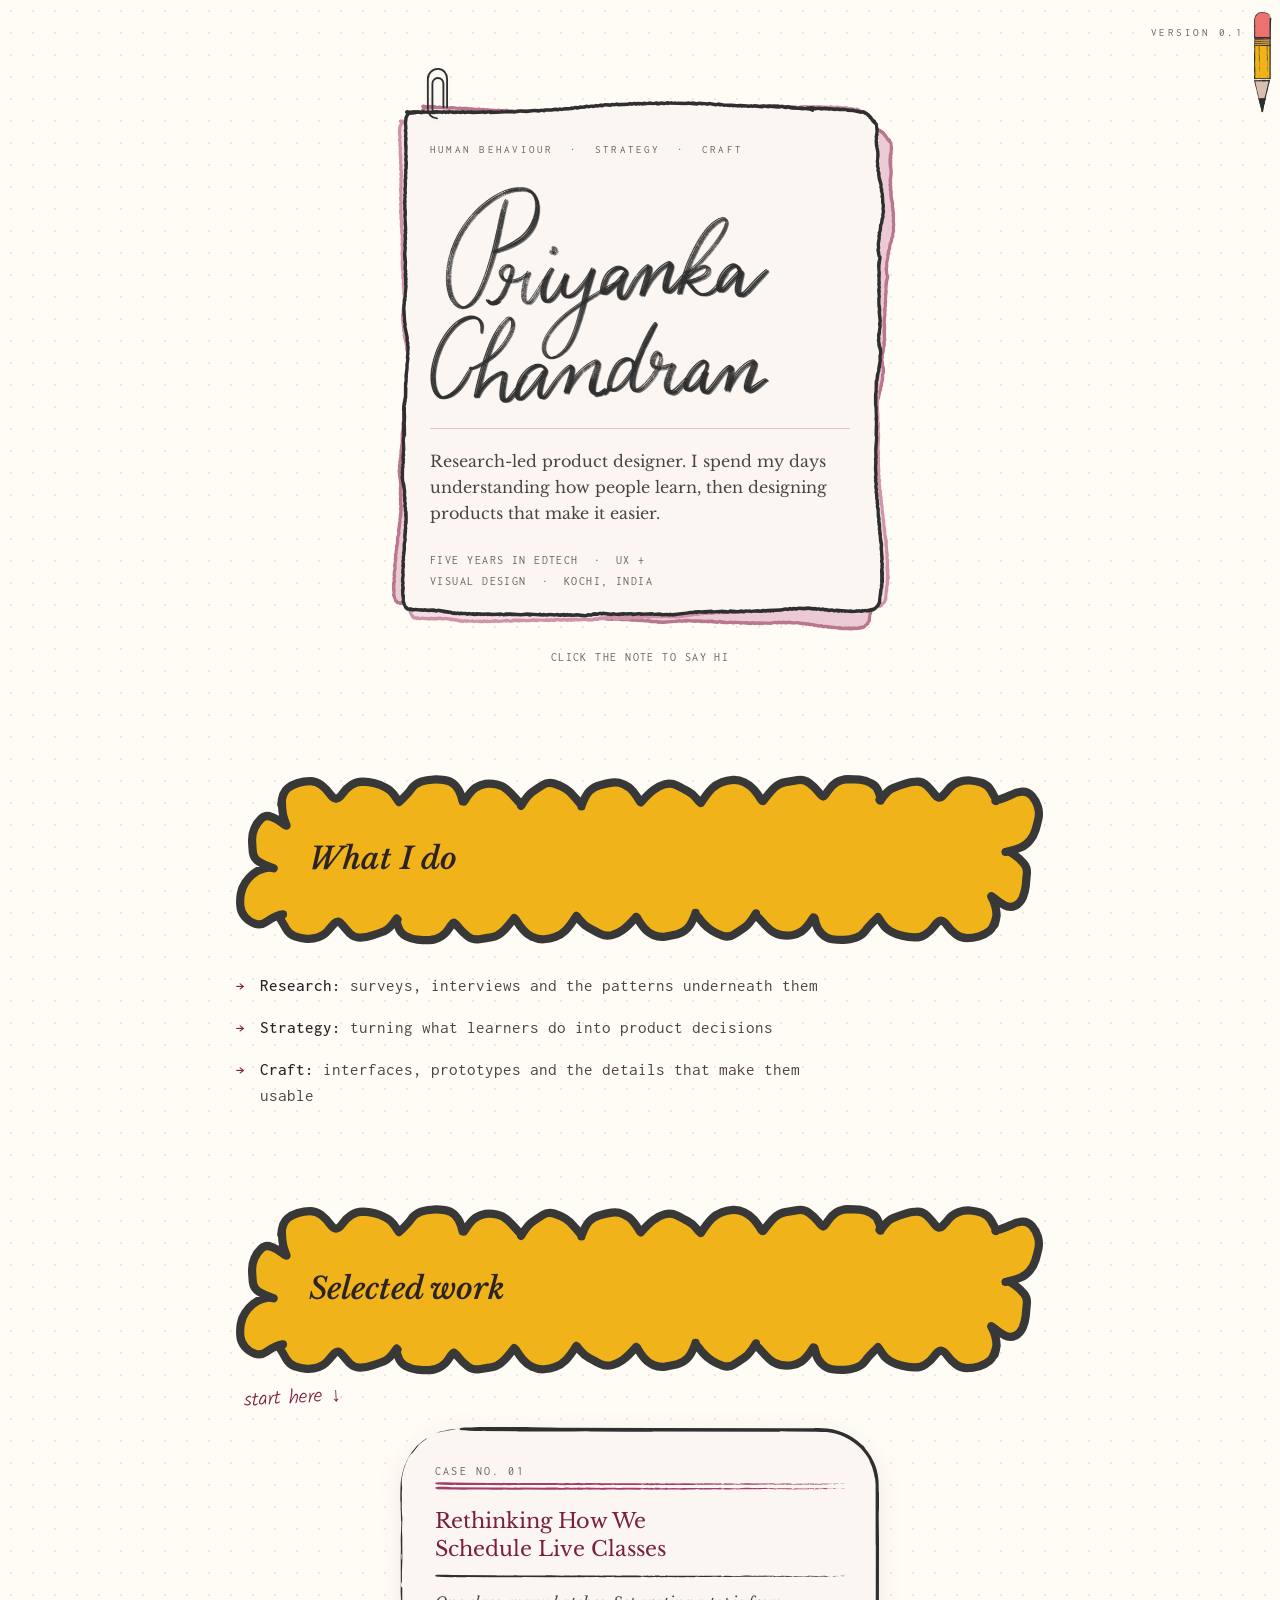
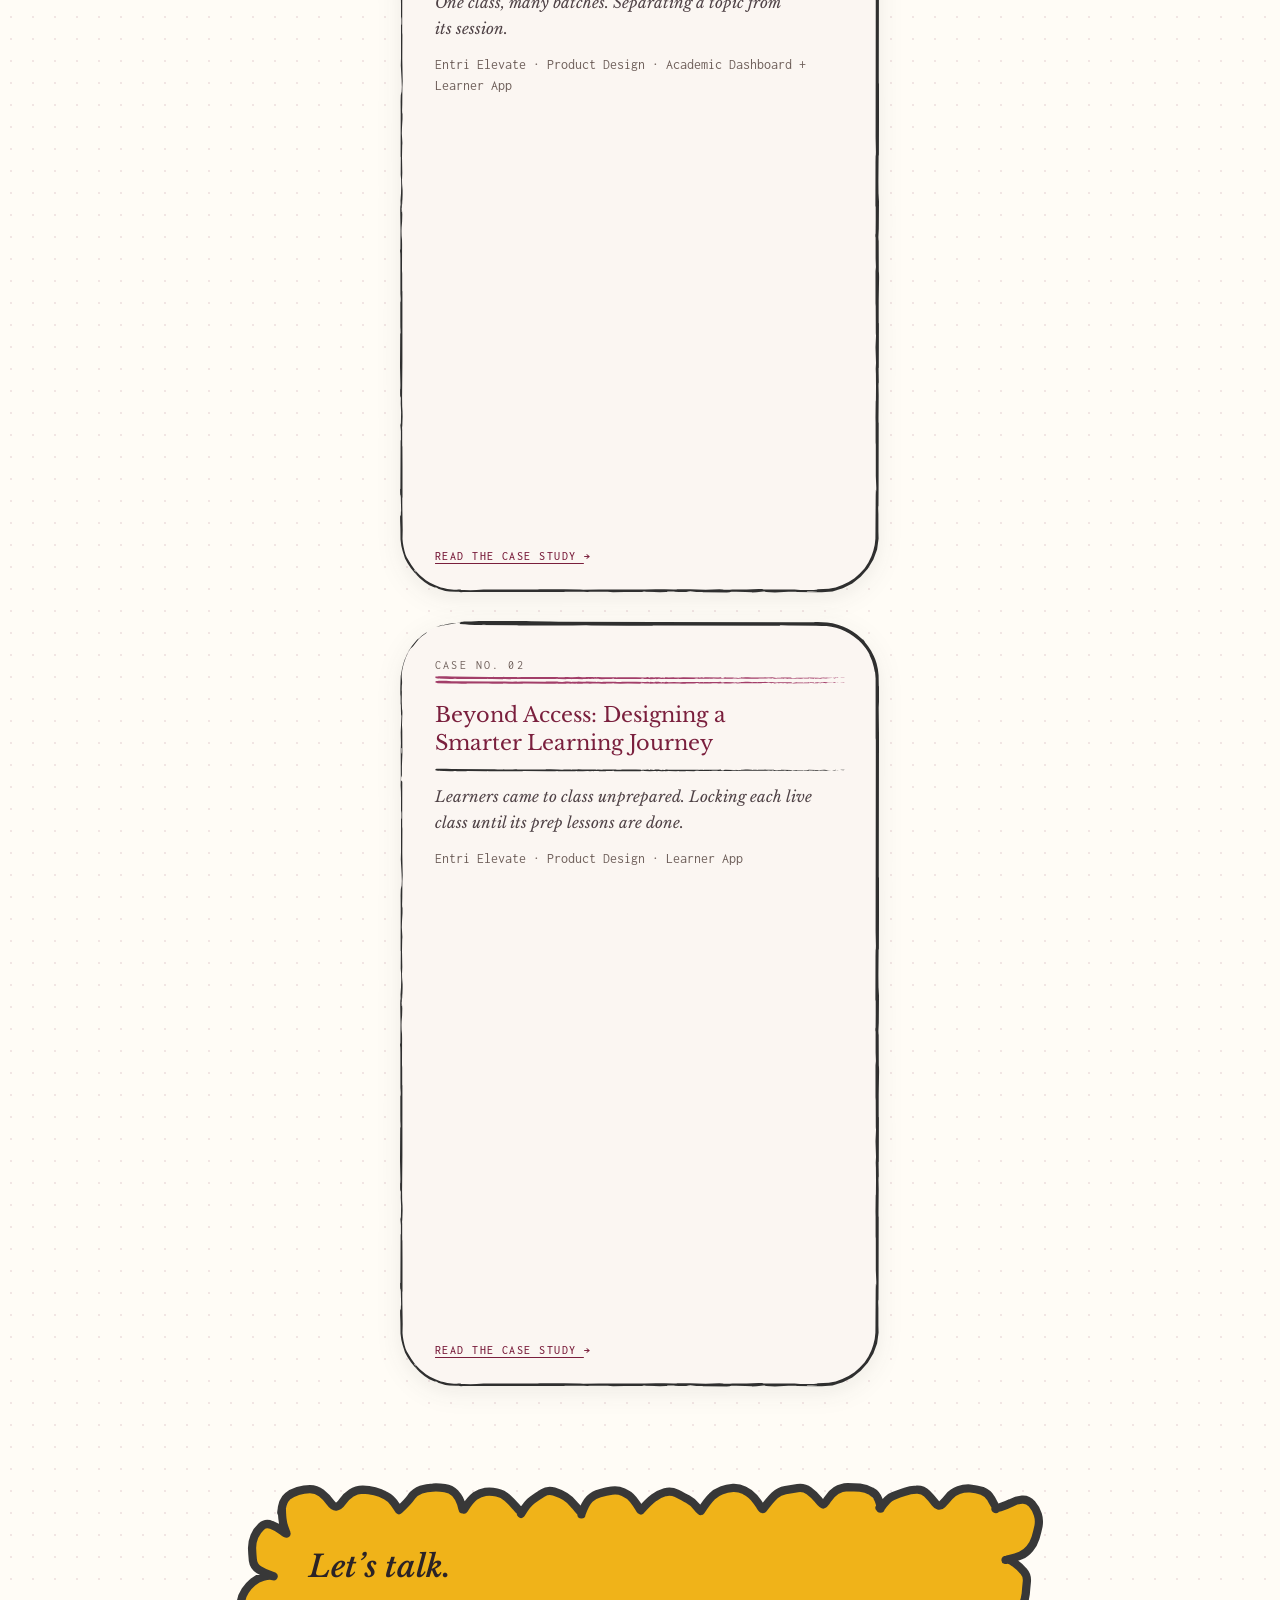
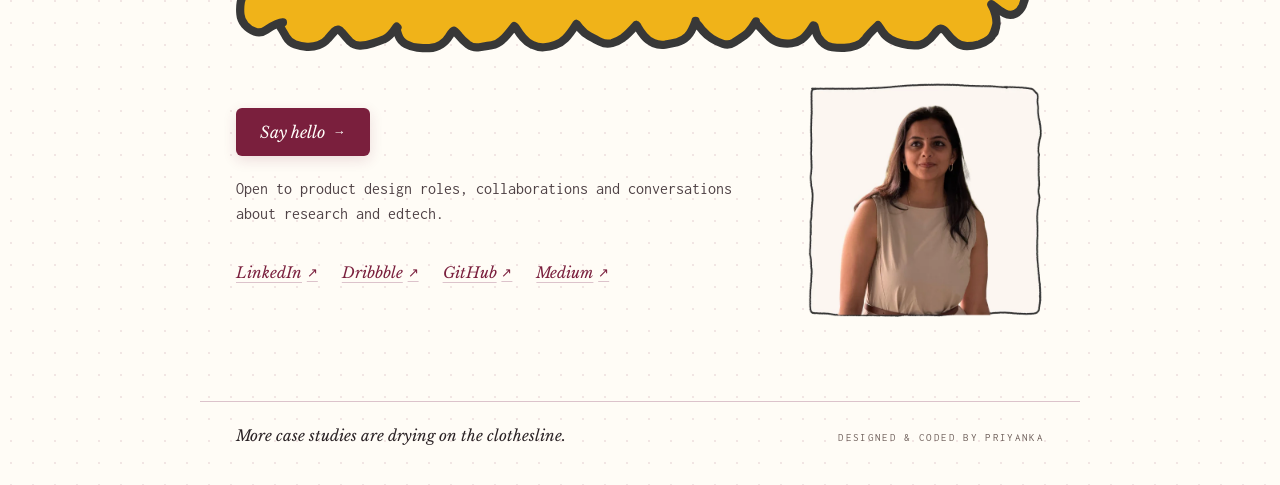
==== index.html @ fd73d92c "Paper clip colour to #2F2F2F via --clip Co-Authored-By: Claude Opus 5.5 <noreply@anthropic.com>" ====
<!DOCTYPE html>
<html lang="en">
<head>
  <meta charset="UTF-8" />
  <meta name="viewport" content="width=device-width, initial-scale=1.0" />
  <title>Priyanka Chandran — Pepper & Pixels</title>
  <meta name="description" content="Research-led product designer. I spend my days understanding how people learn, then designing products that make it easier." />
  <meta name="theme-color" content="#FFFCF6" />
  <meta name="color-scheme" content="light" />
  <meta property="og:title" content="Priyanka Chandran — Pepper & Pixels" />
  <meta property="og:description" content="Research-led product designer. Five years in EdTech. Kochi, India." />
  <meta property="og:url" content="https://pepperandpixels.com/" />
  <meta property="og:type" content="website" />
  <link rel="icon" type="image/png" href="favicon.png" />
  <link rel="apple-touch-icon" href="apple-touch-icon.png" />
  <link rel="preconnect" href="https://fonts.googleapis.com" />
  <link rel="preconnect" href="https://fonts.gstatic.com" crossorigin />
  <link href="https://fonts.googleapis.com/css2?family=Libre+Baskerville:ital,wght@0,400;0,700;1,400;1,600&family=Inconsolata:wght@400;500&display=swap" rel="stylesheet" />
  <style>
    *, *::before, *::after { margin: 0; padding: 0; box-sizing: border-box; }

    /* Palette is a placeholder: change colours here only */
    :root {
      --page-bg:      #FFFCF6;
      --dot:          rgba(122, 31, 61, 0.10);
      --card-bg:      #FFFDF9;
      --card-dot:     rgba(122, 31, 61, 0.07);
      --card-rule:    rgba(110, 130, 190, 0.16);
      --paper-2:      #F4DCE4;
      --paper-3:      #EBC9D5;
      --paper-2-line: #CF94A7;
      --paper-3-line: #B9778D;
      --ink:          #2B2326;
      --ink-mid:      #4F4246;
      --ink-faded:    #6E5F5A;
      --accent:       #7A1F3D;
      --accent-hover: #5E1630;
      --accent-tint:  #F6E9ED;
      --on-accent:    #FFFDF9;
      --highlight:    rgba(246, 233, 237, 0.9);
      --rule:         #DCC3CB;
      --clip:         #2F2F2F;
      --shadow:       rgba(43, 35, 38, 0.08);
      --shadow-hover: rgba(122, 31, 61, 0.14);
      --focus:        #7A1F3D;
      --cloud-fill:   #F0B319;
      --cloud-line:   #383838;
      --font-hand:    'Kalam', 'Segoe Print', 'Bradley Hand', cursive;
    }

    @font-face {
      font-family: 'Kalam';
      font-weight: 300;
      font-display: swap;
      src: url('assets/kalam-300.woff2') format('woff2');
    }

    body {
      background-color: var(--page-bg);
      background-image: radial-gradient(circle, var(--dot) 1.2px, transparent 1.2px);
      background-size: 22px 22px;
      font-family: 'Inconsolata', monospace;
      color: var(--ink);
      -webkit-font-smoothing: antialiased;
      -moz-osx-font-smoothing: grayscale;
    }

    /* Pencil cursor (test): hotspot is the tip, top-left */
    @media (hover: hover) and (pointer: fine) {
      html {
        cursor: url('assets/cursor-pencil.png') 2 2, auto;
        cursor: -webkit-image-set(url('assets/cursor-pencil.png') 1x, url('assets/cursor-pencil@2x.png') 2x) 2 2, auto;
        cursor: image-set(url('assets/cursor-pencil.png') 1x, url('assets/cursor-pencil@2x.png') 2x) 2 2, auto;
      }
      a, button { cursor: pointer; }
    }

    h1, h2, h3 { text-wrap: balance; font-weight: 400; }
    p { text-wrap: pretty; }
    .eyebrow, .meta-row { text-wrap: balance; }

    a:focus-visible {
      outline: 3px solid var(--focus);
      outline-offset: 4px;
      border-radius: 4px;
    }

    /* ── Top bar ── */
    .topbar {
      display: flex;
      justify-content: flex-end;
      align-items: baseline;
      padding: 1.6rem 2.25rem;
    }

    .version-label {
      font-size: 0.7rem;
      letter-spacing: 0.22em;
      text-transform: uppercase;
      color: var(--ink-faded);
    }

    /* ── Hero ── */
    .stage {
      display: flex;
      flex-direction: column;
      align-items: center;
      padding: 2rem 2rem 4rem;
    }

    .stack {
      position: relative;
      width: 100%;
      max-width: 500px;
      opacity: 0;
      transform: translateY(14px);
      animation: riseIn 0.8s cubic-bezier(0.16, 1, 0.3, 1) 0.15s forwards,
                 float 5s ease-in-out 1.6s infinite;
    }

    /* pink copies of the hand-drawn note: fill via mask, outline via ::after */
    .paper-back {
      position: absolute;
      inset: 0;
      transition: transform 0.4s ease;
      -webkit-mask: url('assets/sticky-note.svg') center / 100% 100% no-repeat;
              mask: url('assets/sticky-note.svg') center / 100% 100% no-repeat;
    }

    .paper-back::after {
      content: '';
      position: absolute;
      inset: 0;
      background: var(--line);
      -webkit-mask: url('assets/note-outline.svg') center / 100% 100% no-repeat;
              mask: url('assets/note-outline.svg') center / 100% 100% no-repeat;
    }

    .paper-back-2 {
      --line: var(--paper-3-line);
      background: var(--paper-3);
      transform: rotate(3deg) translateY(6px) translateX(3px);
    }

    .paper-back-1 {
      --line: var(--paper-2-line);
      background: var(--paper-2);
      transform: rotate(-1.5deg) translateY(3px);
    }

    .stack:hover .paper-back-2 { transform: rotate(5deg) translateY(10px) translateX(5px); }
    .stack:hover .paper-back-1 { transform: rotate(-2.5deg) translateY(5px); }

    /* ── Flip: the note turns over to show "hi" ── */
    .stack { perspective: 1200px; cursor: pointer; }

    .flip {
      display: grid;
      transform-style: preserve-3d;
      transition: transform 0.7s cubic-bezier(0.3, 1.3, 0.5, 1);
    }

    .stack.is-flipped .flip { transform: rotateY(180deg); }

    @media (hover: hover) and (pointer: fine) {
      .stack:not(.is-flipped):hover .flip { transform: rotateY(-8deg) rotateX(2deg); }
    }

    .face {
      grid-area: 1 / 1;
      position: relative;
      /* hand-drawn note outline, stretched to fit */
      background: url('assets/sticky-note.svg') center / 100% 100% no-repeat;
      padding: 3rem 2.5rem 2.25rem;
      backface-visibility: hidden;
      -webkit-backface-visibility: hidden;
    }

    .face-back {
      transform: rotateY(180deg);
      display: flex;
      align-items: center;
      justify-content: center;
    }

    .face-back img {
      width: 100%;
      max-width: 340px;
      height: auto;
    }

    .flip-btn {
      position: absolute;
      right: 0.5rem;
      bottom: 0.5rem;
      z-index: 2;
      width: 44px;
      height: 44px;
      display: grid;
      place-items: center;
      border: 0;
      border-radius: 50%;
      background: transparent;
      color: var(--ink-faded);
      font-size: 1.15rem;
      cursor: pointer;
      transition: color 0.2s ease, transform 0.3s ease;
    }

    /* invisible unless reached by keyboard */
    .flip-btn:not(:focus-visible) {
      opacity: 0;
      pointer-events: none;
    }

    .flip-btn:focus-visible {
      outline: 3px solid var(--focus);
      outline-offset: 2px;
    }

    .flip-hint {
      margin-top: 1.5rem;
      text-align: center;
      font-size: 0.75rem;
      letter-spacing: 0.12em;
      text-transform: uppercase;
      color: var(--ink-faded);
    }

    .flip-hint .on-desktop { display: none; }
    @media (hover: hover) and (pointer: fine) {
      .flip-hint .on-touch { display: none; }
      .flip-hint .on-desktop { display: inline; }
    }

    .clip-wrap {
      position: absolute;
      z-index: 3;
      top: -28px;
      left: 2.25rem;
      transform-origin: top center;
      animation: swayIn 0.7s cubic-bezier(0.36, 0.07, 0.19, 0.97) 1.1s both;
    }

    .clip-wrap svg {
      width: 22px;
      stroke: var(--clip);
      filter: drop-shadow(0 1px 2px var(--shadow));
      transition: transform 0.3s ease;
    }

    .clip-wrap:hover svg { transform: rotate(12deg); }

    .eyebrow {
      font-size: 0.7rem;
      letter-spacing: 0.2em;
      text-transform: uppercase;
      color: var(--ink-faded);
      margin-bottom: 2rem;
      opacity: 0;
      animation: fadeUp 0.5s ease 0.6s forwards;
    }

    /* handwritten name artwork */
    .name {
      margin-bottom: 1.5rem;
      opacity: 0;
      animation: fadeUp 0.65s ease 0.7s forwards;
    }

    .name img {
      display: block;
      width: 100%;
      max-width: 340px;
      height: auto;
    }

    .divider {
      height: 1px;
      background: var(--rule);
      margin-bottom: 1.25rem;
      opacity: 0;
      width: 0;
      animation: expandW 0.6s ease 0.85s forwards;
    }

    .positioning {
      font-family: 'Libre Baskerville', serif;
      font-size: 1rem;
      color: var(--ink-mid);
      line-height: 1.6;
      margin-bottom: 1.5rem;
      opacity: 0;
      animation: fadeUp 0.5s ease 0.88s forwards;
    }

    .meta-row {
      font-size: 0.75rem;
      letter-spacing: 0.12em;
      line-height: 1.7;
      text-transform: uppercase;
      color: var(--ink-faded);
      opacity: 0;
      animation: fadeUp 0.5s ease 1.05s forwards;
    }

    /* ── Sections ── */
    .section {
      max-width: 880px;
      margin: 0 auto;
      padding: 3rem 2.25rem;
    }

    /* headings sit in a hand-drawn cloud: fill + outline via masks */
    .cloud {
      position: relative;
      isolation: isolate;
      display: flex;
      align-items: center;
      width: 100%;
      aspect-ratio: 589 / 124;
      padding: 0 1rem 0.1em max(1.85rem, 9%);
      margin-bottom: 1.75rem;
      font-family: 'Libre Baskerville', serif;
      font-style: italic;
      font-weight: 600;
      font-size: clamp(1.2rem, 3.7vw, 1.9rem);
      line-height: 1.1;
      color: var(--ink);
    }

    .cloud::before,
    .cloud::after {
      content: '';
      position: absolute;
      inset: 0;
      z-index: -1;
    }

    .cloud::before {
      background: var(--cloud-fill);
      -webkit-mask: url('assets/cloud-fill.svg') 0 0 / 100% 100% no-repeat;
              mask: url('assets/cloud-fill.svg') 0 0 / 100% 100% no-repeat;
    }

    .cloud::after {
      background: var(--cloud-line);
      -webkit-mask: url('assets/cloud-line.svg') 0 0 / 100% 100% no-repeat;
              mask: url('assets/cloud-line.svg') 0 0 / 100% 100% no-repeat;
    }

    /* pops up on first scroll into view; class is added by site.js, so no JS = visible */
    .cloud.will-pop {
      opacity: 0;
      transform: translateY(14px) scale(0.96);
      transition: opacity 0.45s ease-out, transform 0.45s ease-out;
    }

    .cloud.will-pop.is-in { opacity: 1; transform: none; }

    .hand-note {
      font-family: var(--font-hand);
      font-size: 1.25rem;
      line-height: 1;
      color: var(--accent);
      margin: -0.75rem 0 1rem 0.5rem;
      transform: rotate(-3deg);
      transform-origin: left center;
    }

    .do-list { list-style: none; display: grid; gap: 1rem; max-width: 600px; }

    .do-list li {
      font-size: 1.05rem;
      line-height: 1.55;
      color: var(--ink-mid);
      padding-left: 1.5rem;
      position: relative;
    }

    .do-list li::before {
      content: '→';
      position: absolute;
      left: 0;
      color: var(--accent);
    }

    .do-list strong { color: var(--ink); font-weight: 500; }

    /* ── Contact ── */
    .btn {
      display: inline-flex;
      align-items: center;
      gap: 0.5rem;
      min-height: 48px;
      padding: 0 1.5rem;
      border-radius: 6px;
      background: var(--accent);
      color: var(--on-accent);
      font-family: 'Libre Baskerville', serif;
      font-style: italic;
      font-size: 1rem;
      text-decoration: none;
      box-shadow: 0 4px 14px var(--shadow-hover);
      transition: background-color 0.2s ease, transform 0.2s ease;
    }

    .btn:hover { background: var(--accent-hover); transform: translateY(-1px); }
    .btn .arrow { transition: transform 0.2s ease; }
    .btn:hover .arrow { transform: translateX(3px); }

    .talk-note {
      font-size: 1rem;
      line-height: 1.6;
      color: var(--ink-mid);
      margin: 1.25rem 0 1.5rem;
      max-width: 34rem;
    }

    /* hand-framed portrait: sits straight with no shadow, like the name note */
    .talk { display: grid; gap: 1.75rem; }

    .talk-photo {
      width: min(240px, 70%);
      height: auto;
    }

    @media (min-width: 720px) {
      .talk {
        grid-template-columns: minmax(0, 1fr) 240px;
        align-items: center;
        gap: 2.5rem;
      }
      .talk-photo { grid-column: 2; grid-row: 1; width: 100%; }
    }

    .links { display: flex; flex-wrap: wrap; gap: 0 1.5rem; }

    .link {
      font-family: 'Libre Baskerville', serif;
      font-style: italic;
      font-size: 0.95rem;
      color: var(--accent);
      min-height: 44px;
      display: inline-flex;
      align-items: center;
      gap: 0.3rem;
      text-decoration: underline;
      text-decoration-color: var(--rule);
      text-underline-offset: 4px;
      transition: color 0.2s, text-decoration-color 0.2s;
    }

    .link:hover { color: var(--accent-hover); text-decoration-color: currentColor; }
    .link:hover .arrow { transform: translate(2px, -2px); }

    .arrow {
      font-style: normal;
      font-size: 0.8rem;
      display: inline-block;
      transition: transform 0.2s;
    }

    /* ── Footer ── */
    .footer {
      max-width: 880px;
      margin: 2rem auto 0;
      padding: 1.5rem 2.25rem 2.5rem;
      display: flex;
      flex-wrap: wrap;
      justify-content: space-between;
      align-items: baseline;
      gap: 0.5rem 1.5rem;
      border-top: 1px solid var(--rule);
    }

    .footer-text {
      font-family: 'Libre Baskerville', serif;
      font-style: italic;
      font-size: 0.95rem;
    }

    .footer-sub {
      font-size: 0.7rem;
      letter-spacing: 0.12em;
      text-transform: uppercase;
      color: var(--ink-faded);
    }

    /* ── Heart cursor ── */
    .heart {
      position: fixed;
      top: 0; left: 0;
      font-size: 18px;
      line-height: 1;
      color: var(--accent);
      pointer-events: none;
      user-select: none;
      z-index: 9999;
      opacity: 0;
      transition: opacity 0.3s ease;
    }

    /* ── Tap doodle: pencil draws a tiny heart where you tap or click ── */
    .tap-doodle {
      position: fixed;
      width: 24px;
      height: 24px;
      margin: -12px 0 0 -12px;
      pointer-events: none;
      z-index: 9999;
      animation: doodleOut 0.25s ease 0.75s forwards;
    }

    .tap-doodle svg {
      width: 100%;
      height: 100%;
      overflow: visible;
      fill: none;
      stroke: var(--accent);
      stroke-width: 2;
      stroke-linecap: round;
      stroke-linejoin: round;
      stroke-dasharray: 1;
      stroke-dashoffset: 1;
      animation: doodleDraw 0.6s ease-out forwards;
    }

    .tap-doodle img {
      position: absolute;
      left: 10px;
      top: 19px;
      width: 32px;
      height: 32px;
      animation: doodlePencil 0.6s ease-in-out forwards;
    }

    .tap-doodle.is-mouse img { display: none; }

    @keyframes doodleDraw { to { stroke-dashoffset: 0; } }
    @keyframes doodlePencil {
      0%   { transform: translate(0, 0) scale(0.6); opacity: 0; }
      15%  { transform: translate(-7px, -8px) scale(1); opacity: 1; }
      40%  { transform: translate(-8px, -15px); }
      55%  { transform: translate(0, -12px); }
      75%  { transform: translate(8px, -15px); }
      100% { transform: translate(0, 0); }
    }
    @keyframes doodleOut { to { opacity: 0; transform: translateY(-4px); } }

    /* ── Keyframes ── */
    @keyframes riseIn { to { opacity: 1; transform: translateY(0); } }
    @keyframes fadeUp {
      from { opacity: 0; transform: translateY(6px); }
      to   { opacity: 1; transform: translateY(0); }
    }
    @keyframes expandW {
      from { opacity: 0; width: 0; }
      to   { opacity: 1; width: 100%; }
    }
    @keyframes float {
      0%, 100% { transform: translateY(0); }
      50%      { transform: translateY(-5px); }
    }
    @keyframes swayIn {
      0%   { transform: rotate(0deg); }
      25%  { transform: rotate(-18deg); }
      60%  { transform: rotate(8deg); }
      80%  { transform: rotate(-4deg); }
      100% { transform: rotate(0deg); }
    }

    /* ── Mobile ── */
    @media (max-width: 480px) {
      .topbar  { padding: 1.2rem 1.5rem; }
      .stage   { padding: 1.75rem 1.5rem 3rem; }
      .face    { padding: calc(16px + 5%) calc(16px + 4%); }  /* 16px clear of the drawn border */
      .section { padding: 2.5rem 1.5rem; }
      .footer  { padding: 1.5rem 1.5rem 2rem; }
    }
  </style>
  <link rel="stylesheet" href="assets/library-cards.css" />
  <link rel="stylesheet" href="assets/pencil.css" />
  <style>
    /* ── Reduced motion: everything off ── */
    @media (prefers-reduced-motion: reduce) {
      *, *::before, *::after {
        animation: none !important;
        transition: none !important;
        scroll-behavior: auto !important;
      }
      .stack, .eyebrow, .name, .divider, .positioning, .meta-row, .clip-wrap {
        opacity: 1; transform: none; width: 100%;
      }
      .clip-wrap { width: auto; }
    }
  </style>
</head>
<body>

  <header class="topbar">
    <span class="version-label">Version 0.1</span>
  </header>

  <main>
    <section class="stage" aria-label="Introduction">
      <div class="stack" id="stack">
        <div class="paper-back paper-back-2" aria-hidden="true"></div>
        <div class="paper-back paper-back-1" aria-hidden="true"></div>

        <div class="clip-wrap" aria-hidden="true">
          <svg viewBox="0 0 24 58" fill="none" xmlns="http://www.w3.org/2000/svg">
            <path d="M12 56C6.5 56 2 51.5 2 46V13C2 7 7 2 13 2C19 2 23 7 23 13V44" stroke-width="2" stroke-linecap="round"/>
            <path d="M12 50C8.7 50 7 47.5 7 46V18C7 14.7 9.7 12 13 12C16.3 12 19 14.7 19 18V44" stroke-width="2" stroke-linecap="round"/>
          </svg>
        </div>

        <div class="flip">
          <div class="face face-front">
            <p class="eyebrow">Human Behaviour &nbsp;·&nbsp; Strategy &nbsp;·&nbsp; Craft</p>

            <h1 class="name">
              <img src="assets/name.webp" width="640" height="409" alt="Priyanka Chandran" fetchpriority="high" />
            </h1>

            <div class="divider" aria-hidden="true"></div>

            <p class="positioning">Research-led product designer. I spend my days understanding how people learn, then designing products that make it easier.</p>

            <p class="meta-row">Five years in EdTech &nbsp;·&nbsp; UX + Visual Design &nbsp;·&nbsp; Kochi, India</p>
          </div>

          <div class="face face-back" aria-hidden="true" inert>
            <img src="assets/hi.webp" width="700" height="549" alt="Hi, handwritten, with a heart and flourishes" />
          </div>
        </div>

        <button class="flip-btn" type="button" aria-pressed="false" aria-label="Flip the note">
          <span aria-hidden="true">↻</span>
        </button>
      </div>

      <p class="flip-hint" aria-hidden="true">
        <span class="on-touch">Tap the note to say hi</span>
        <span class="on-desktop">Click the note to say hi</span>
      </p>
    </section>

    <section class="section" aria-labelledby="do-heading">
      <h2 class="cloud" id="do-heading">What I do</h2>
      <ul class="do-list">
        <li><strong>Research:</strong> surveys, interviews and the patterns underneath them</li>
        <li><strong>Strategy:</strong> turning what learners do into product decisions</li>
        <li><strong>Craft:</strong> interfaces, prototypes and the details that make them usable</li>
      </ul>
    </section>

    <section class="section" aria-labelledby="work-heading">
      <h2 class="cloud" id="work-heading">Selected work</h2>
      <p class="hand-note" aria-hidden="true">start here ↓</p>
      <ul class="shelf">
        <li class="shelf-item" data-tilt>
          <a class="lib-card" href="/live-classes/">
            <div class="lib-top">
              <span class="lib-no">Case no. 01</span>
            </div>
            <h3 class="lib-title">Rethinking How We Schedule Live Classes</h3>
            <p class="lib-summary">One class, many batches. Separating a topic from its session.</p>
            <p class="lib-tags">Entri Elevate · Product Design · Academic Dashboard + Learner App</p>
            <span class="lib-cta">Read the case study <span aria-hidden="true">→</span></span>
          </a>
        </li>

        <li class="shelf-item" data-tilt>
          <a class="lib-card" href="/beyond-access/">
            <div class="lib-top">
              <span class="lib-no">Case no. 02</span>
            </div>
            <h3 class="lib-title">Beyond Access: Designing a Smarter Learning Journey</h3>
            <p class="lib-summary">Learners came to class unprepared. Locking each live class until its prep lessons are done.</p>
            <p class="lib-tags">Entri Elevate · Product Design · Learner App</p>
            <span class="lib-cta">Read the case study <span aria-hidden="true">→</span></span>
          </a>
        </li>
      </ul>
    </section>

    <section class="section" aria-labelledby="talk-heading">
      <h2 class="cloud" id="talk-heading">Let’s talk.</h2>
      <div class="talk">
        <img class="talk-photo" src="assets/portrait.webp" width="600" height="600" alt="Priyanka, smiling, in a sleeveless beige top" loading="lazy" decoding="async" />
        <div>
          <a class="btn" href="mailto:priyankattru@gmail.com?subject=Hello%20from%20pepperandpixels.com">Say hello <span class="arrow" aria-hidden="true">→</span></a>
          <p class="talk-note">Open to product design roles, collaborations and conversations about research and edtech.</p>
          <div class="links">
            <a href="https://www.linkedin.com/in/priyanka-chandran/" class="link" target="_blank" rel="noopener">LinkedIn <span class="arrow" aria-hidden="true">↗</span></a>
            <a href="https://dribbble.com/Priyanka_96" class="link" target="_blank" rel="noopener">Dribbble <span class="arrow" aria-hidden="true">↗</span></a>
            <a href="https://github.com/priyankattru-droid" class="link" target="_blank" rel="noopener">GitHub <span class="arrow" aria-hidden="true">↗</span></a>
            <a href="https://medium.com/@priyankattru" class="link" target="_blank" rel="noopener">Medium <span class="arrow" aria-hidden="true">↗</span></a>
          </div>
        </div>
      </div>
    </section>
  </main>

  <footer class="footer">
    <p class="footer-text">More case studies are drying on the clothesline.</p>
    <p class="footer-sub">Designed &amp; coded by Priyanka</p>
  </footer>

  <div class="pencil" aria-hidden="true">
    <svg class="pencil-defs" width="0" height="0" focusable="false">
      <defs>
        <g id="pencil-body-art"><path class="pc-body" d="M0.19 0.5L8.19 0.5L8.19 213.5L0.19 213.5Z"/><path class="pc-ink" d="M8.69 0.5L8.56 10.11L8.44 53.21L8.5 55.65L8.42 59.87L8.47 66.93L8.41 67.48L8.39 76.03L8.44 79.38L8.36 81.92L8.44 116.6L8.41 125.02L8.31 129.82L8.41 135.37L8.32 139.79L8.45 146.85L8.37 152.12L8.39 166.01L8.33 166.78L8.36 183.24L8.34 187.98L8.27 188.89L8.37 194.57L8.34 213.65L2.5 213.56L0.02 213.67L0.03 212.26L0.18 210.94L0.01 209.02L0.15 206.03L0.02 204.77L0.03 200.77L0.23 198.22L0.09 197.59L0.19 194.75L0.06 194.03L0.04 193.34L0.14 190.18L0.06 185.07L0.12 183.9L0.08 180.4L0.15 177.67L0.07 174.76L0.06 158.13L0.2 157.35L0.14 157.27L0.05 154.99L0.21 152.4L0.19 152.34L0.11 152.46L0.09 152.37L0.06 150.55L0.12 136.73L0.05 134.16L0.1 133.77L0.2 133.76L0.26 132.77L0.2 130.52L0.05 129.62L0.22 119.22L0.08 117.38L0.14 117.44L0.18 117.33L0.21 117.06L0.26 115.2L0.19 112.67L0.08 112.29L0.05 111.71L0.1 110.12L0.04 105.17L0.08 101.08L0.16 100.22L0.09 98.84L0.09 96L0.16 94.64L0.04 86.24L0.1 85.78L0.13 82.1L0.08 78.58L0.26 74.73L0.15 69.22L0.16 58.94L0.21 57.97L0.36 57.37L0.38 56.8L0.2 53.16L0.23 42.36L0.15 39.42L0.19 29.54L0.31 26.94L0.22 26.39L0.09 22.4L0.23 17.17L0.14 10.25L0.24 9.6L0.17 7.67L0.2 7.54L0.25 7.56L0.29 7.89L0.29 10.04L0.4 11.39L0.4 12.21L0.25 13.09L0.32 16.43L0.34 19.06L0.45 20.63L0.38 23.89L0.51 26.18L0.42 28.76L0.51 33.65L0.42 37.45L0.37 37.85L0.28 37.85L0.24 38.51L0.49 38.73L0.46 46.87L0.57 55.56L0.45 60.95L0.54 62.16L0.4 64.97L0.52 66.77L0.43 73.47L0.55 76.17L0.47 77.85L0.42 77.04L0.32 78.88L0.36 79.17L0.39 79.09L0.4 78.32L0.48 79.61L0.34 82.44L0.46 85.19L0.43 89.74L0.52 93.54L0.46 113.42L0.55 115.61L0.49 118.02L0.46 117.59L0.44 117.92L0.53 122.9L0.49 131.43L0.58 136.33L0.46 142.44L0.55 144.34L0.54 156.92L0.6 157.84L0.49 158.59L0.45 160.28L0.61 162.75L0.64 172.06L0.62 178.8L0.55 179.86L0.65 193.52L0.57 195.28L0.63 198.36L0.55 200.76L0.65 203.14L0.54 204.68L0.69 210.09L0.61 213.08L5.97 213.19L7.06 213.16L7.74 213.05L7.73 190.3L7.78 186.34L7.8 185.5L7.83 185.32L7.88 185.65L7.9 185.07L7.8 182.91L7.72 172.44L7.83 166.8L7.77 163.42L7.84 162.66L7.74 159.4L7.84 157.43L7.73 151.83L7.74 146.02L7.8 145.11L7.7 139.6L7.77 136.89L7.73 126.91L7.81 124.35L7.74 115.07L7.8 87.5L7.69 72.45L7.77 68.21L7.74 53.13L7.84 49.52L7.84 49.18L7.76 49.11L7.73 21.51L7.77 16.25L7.84 15.47L7.77 9.62L7.85 0.84L2.77 0.78L1.95 0.64L0.84 0.59L1.03 0.31L0.99 0.26L0.21 0.22L3.97 0.01L8.69 0ZM7.02 213.58L6.23 213.51L5.36 213.57ZM0.21 190.14L0.22 190.63ZM0.19 147.35L0.19 146.64ZM0.45 146.21L0.37 146.15L0.41 146.84ZM0.43 45.2L0.44 44.5L0.35 44.12L0.35 45.37L0.4 45.47ZM0.42 32.8L0.3 32.69L0.35 33.75ZM0.29 22.41L0.25 21.35ZM0.13 0.52L0.24 1.88L0.24 3.08L0.14 5.15L0.08 4.6L0.09 3.43L0.15 4.04ZM5.02 0.62L5.73 0.62Z"/><path class="pc-ink" d="M3.19 2.53L3.17 6.48L3.06 8.99L2.94 29.76L3 30.93L2.92 32.97L2.97 36.37L2.91 36.63L2.89 40.75L2.94 42.37L2.86 43.59L2.94 60.3L2.91 64.36L2.81 66.68L2.91 69.35L2.82 71.48L2.95 74.88L2.87 77.42L2.89 84.11L2.83 84.49L2.86 92.42L2.84 94.7L2.77 95.14L2.87 97.88L2.85 105.46L2.75 109.77L2.88 111.11L2.7 112.09L2.87 113.01L2.73 114.46L2.86 115.06L2.86 116.47L2.85 117.1L2.65 118.22L2.79 118.52L2.69 119.89L2.82 120.24L2.84 120.57L2.74 122.1L2.83 124.55L2.76 125.12L2.8 126.81L2.74 128.12L2.82 129.53L2.82 137.54L2.69 137.91L2.74 137.95L2.83 139.05L2.68 140.3L2.79 140.31L2.82 141.19L2.76 147.85L2.84 149.09L2.78 149.28L2.68 149.28L2.62 149.76L2.69 150.84L2.83 151.27L2.66 156.29L2.8 157.18L2.7 157.2L2.67 157.33L2.62 158.22L2.7 159.45L2.8 159.63L2.83 159.91L2.78 160.67L2.84 163.06L2.8 165.03L2.72 165.44L2.79 167.48L2.72 168.13L2.84 172.18L2.78 172.41L2.75 174.18L2.81 175.87L2.62 177.73L2.73 180.38L2.73 185.34L2.68 185.8L2.53 186.1L2.5 186.37L2.68 188.12L2.65 193.33L2.74 194.75L2.7 199.5L2.57 200.76L2.66 201.03L2.8 202.95L2.65 205.47L2.74 208.8L2.65 209.12L2.72 210.04L2.63 210.1L2.59 209.94L2.59 208.9L2.48 208.25L2.49 207.85L2.63 207.43L2.58 206.53L2.54 204.56L2.43 203.8L2.51 202.23L2.38 201.13L2.46 199.88L2.37 197.53L2.47 195.69L2.51 195.5L2.6 195.5L2.65 195.19L2.39 195.08L2.42 191.15L2.31 186.97L2.43 184.37L2.34 183.79L2.49 182.43L2.36 181.57L2.45 178.34L2.33 177.04L2.42 176.22L2.47 176.62L2.56 175.73L2.53 175.59L2.49 175.63L2.48 176L2.4 175.38L2.54 174.02L2.43 172.69L2.45 170.5L2.37 168.66L2.42 159.08L2.33 158.03L2.39 156.87L2.42 157.07L2.45 156.92L2.35 154.51L2.39 150.4L2.31 148.04L2.42 145.1L2.34 144.18L2.34 138.12L2.29 137.68L2.39 137.32L2.43 136.5L2.28 135.31L2.24 129.19L2.33 127.07L2.24 120.48L2.32 119.64L2.26 118.15L2.33 117L2.23 115.85L2.34 115.1L2.19 112.5L2.38 108.31L2.37 107.66L2.24 107.19L2.23 96.96L2.28 93.91L2.3 93.51L2.33 93.42L2.38 93.58L2.4 93.3L2.3 92.26L2.22 87.21L2.33 84.5L2.27 82.87L2.34 82.5L2.24 81.23L2.34 79.98L2.23 77.28L2.24 74.48L2.3 74.04L2.2 71.39L2.27 70.08L2.23 65.27L2.31 64.04L2.24 59.57L2.3 46.28L2.19 39.03L2.27 36.99L2.24 29.72L2.34 27.98L2.34 27.82L2.26 27.78L2.23 14.48L2.27 11.95L2.34 11.57L2.27 8.03L2.39 1.91L2.6 0.81L2.93 0.88L2.97 0.51L3.03 1.19L3.11 1.29ZM2.51 143.31L2.48 142.98L2.44 143.28ZM2.53 192.48L2.54 191.88L2.48 191.83L2.45 191.96L2.45 192.3ZM2.58 197.99L2.53 197.48L2.47 197.93ZM2.57 2.83L2.57 3.17ZM2.63 203.45L2.59 202.94ZM2.67 122.11L2.66 121.88ZM2.8 212.03L2.73 211.8L2.75 213.49L2.64 212.74L2.65 212.11L2.77 211.25ZM2.69 142.74L2.69 143.08ZM2.77 107.57L2.71 107.94L2.76 108.36Z"/><path class="pc-ink" d="M7.19 2.53L7.17 6.48L7.06 8.99L6.94 29.76L7 30.93L6.92 32.97L6.97 36.37L6.91 36.63L6.89 40.75L6.94 42.37L6.86 43.59L6.94 60.3L6.91 64.36L6.81 66.68L6.91 69.35L6.82 71.48L6.95 74.88L6.87 77.42L6.89 84.11L6.83 84.49L6.86 92.42L6.84 94.7L6.77 95.14L6.87 97.88L6.85 105.46L6.75 109.77L6.88 111.11L6.7 112.09L6.87 113.01L6.73 114.46L6.86 115.06L6.86 116.47L6.85 117.1L6.65 118.22L6.79 118.52L6.69 119.89L6.82 120.24L6.84 120.57L6.74 122.1L6.83 124.55L6.76 125.12L6.8 126.81L6.74 128.12L6.82 129.53L6.82 137.54L6.69 137.91L6.74 137.95L6.83 139.05L6.68 140.3L6.79 140.31L6.82 141.19L6.76 147.85L6.84 149.09L6.78 149.28L6.68 149.28L6.62 149.76L6.69 150.84L6.83 151.27L6.66 156.29L6.8 157.18L6.7 157.2L6.67 157.33L6.62 158.22L6.7 159.45L6.8 159.63L6.83 159.91L6.78 160.67L6.84 163.06L6.8 165.03L6.72 165.44L6.79 167.48L6.72 168.13L6.84 172.18L6.78 172.41L6.75 174.18L6.81 175.87L6.62 177.73L6.73 180.38L6.73 185.34L6.68 185.8L6.53 186.1L6.5 186.37L6.68 188.12L6.65 193.33L6.74 194.75L6.7 199.5L6.57 200.76L6.66 201.03L6.8 202.95L6.65 205.47L6.74 208.8L6.65 209.12L6.72 210.04L6.63 210.1L6.59 209.94L6.59 208.9L6.48 208.25L6.49 207.85L6.63 207.43L6.58 206.53L6.54 204.56L6.43 203.8L6.51 202.23L6.38 201.13L6.46 199.88L6.37 197.53L6.47 195.69L6.51 195.5L6.6 195.5L6.65 195.19L6.39 195.08L6.42 191.15L6.31 186.97L6.43 184.37L6.34 183.79L6.49 182.43L6.36 181.57L6.45 178.34L6.33 177.04L6.42 176.22L6.47 176.62L6.56 175.73L6.53 175.59L6.49 175.63L6.48 176L6.4 175.38L6.54 174.02L6.43 172.69L6.45 170.5L6.37 168.66L6.42 159.08L6.33 158.03L6.39 156.87L6.42 157.07L6.45 156.92L6.35 154.51L6.39 150.4L6.31 148.04L6.42 145.1L6.34 144.18L6.34 138.12L6.29 137.68L6.39 137.32L6.43 136.5L6.28 135.31L6.24 129.19L6.33 127.07L6.24 120.48L6.32 119.64L6.26 118.15L6.33 117L6.23 115.85L6.34 115.1L6.19 112.5L6.38 108.31L6.37 107.66L6.24 107.19L6.23 96.96L6.28 93.91L6.3 93.51L6.33 93.42L6.38 93.58L6.4 93.3L6.3 92.26L6.22 87.21L6.33 84.5L6.27 82.87L6.34 82.5L6.24 81.23L6.34 79.98L6.23 77.28L6.24 74.48L6.3 74.04L6.2 71.39L6.27 70.08L6.23 65.27L6.31 64.04L6.24 59.57L6.3 46.28L6.19 39.03L6.27 36.99L6.24 29.72L6.34 27.98L6.34 27.82L6.26 27.78L6.23 14.48L6.27 11.95L6.34 11.57L6.27 8.03L6.39 1.91L6.6 0.81L6.93 0.88L6.97 0.51L7.03 1.19L7.11 1.29ZM6.51 143.31L6.48 142.98L6.44 143.28ZM6.53 192.48L6.54 191.88L6.48 191.83L6.45 191.96L6.45 192.3ZM6.58 197.99L6.53 197.48L6.47 197.93ZM6.57 2.83L6.57 3.17ZM6.63 203.45L6.59 202.94ZM6.67 122.11L6.66 121.88ZM6.8 212.03L6.73 211.8L6.75 213.49L6.64 212.74L6.65 212.11L6.77 211.25ZM6.69 142.74L6.69 143.08ZM6.77 107.57L6.71 107.94L6.76 108.36Z"/></g>
        <pattern id="pencil-grain" width="9" height="120.6" patternUnits="userSpaceOnUse">
          <use href="#pencil-body-art" y="-28.2"/>
        </pattern>
      </defs>
    </svg>
    <div class="pencil-shaft">
      <svg class="pencil-grain" viewBox="0 0 9 1500" preserveAspectRatio="xMidYMin slice" focusable="false">
        <rect width="9" height="1500" fill="url(#pencil-grain)"/>
      </svg>
    </div>
    <div class="pencil-mover">
      <div class="pencil-end">
        <svg class="pencil-cap" viewBox="0 196 9 18.2" focusable="false"><use href="#pencil-body-art"/></svg>
        <svg class="pencil-tip" viewBox="0 0 8 17" focusable="false"><path class="pc-tip" d="M4 16L8 0L0 0Z"/><path class="pc-ink" d="M4.24 15.99L4.48 15.72L4.55 15.44L4.69 14.42L5.55 10.43L5.65 10.22L5.68 9.81L5.88 9.18L6.01 8.32L6.14 8.03L6.13 7.77L6.97 4.62L7.15 3.37L7.36 2.89L7.38 2.46L7.65 1.85L7.68 1.43L7.91 0.69L8 0.06L6.49 0.02L5.94 0.06L5.87 0.13L5.44 0.02L4.22 0.04L3.53 0.15L3.32 0.01L3.16 0.21L3.02 0.03L2.79 0.18L2.69 0.04L2.46 0.03L2.36 0.05L2.18 0.27L2.13 0.12L1.92 0.22L1.81 0.06L1.56 0.16L1.17 0.07L0.96 0.16L0.81 0.1L0.53 0.17L0.47 0.11L0 0.08L0.34 1.51L0.47 1.54L0.4 1.8L0.59 1.99L0.49 2.03L0.51 2.2L0.86 3.45L0.86 3.71L1.07 3.77L1.07 4L0.97 4.12L1.34 5.03L1.27 5.24L1.38 5.22L1.47 5.38L1.46 5.64L1.37 5.77L1.5 6.37L1.63 6.73L1.72 6.78L1.76 7.19L1.84 7.29L1.93 8.1L2.1 8.45L2.13 8.79L2.38 9.09L2.4 9.63L2.64 10.57L2.88 10.69L2.82 11.16L3.31 13.21L3.48 13.45L3.39 13.9L3.64 14.37L3.72 15.03L3.81 15.06L3.81 15.65L3.89 15.69L3.92 15.93L3.97 15.84ZM3.89 0.14L3.83 0.21L3.76 0.14ZM1.6 0.25L1.56 0.24ZM3.89 14.78L3.73 14.7L3.69 14.16L3.75 13.98L3.61 13.71L3.67 13.46L3.54 13.25L3.5 12.77L3.34 12.45L3.16 12.42L3.37 12.31L3.17 11.57L3.06 10.75L2.85 10.29L2.89 10.15L2.71 9.94L2.77 9.74L2.55 9.15L2.59 8.86L2.33 8.69L2.39 8.65L2.41 8.71L2.45 8.57L2.27 8.36L2.3 8.07L2.18 7.66L2.17 7.28L1.67 5.48L1.71 5.25L1.6 5.05L1.55 5.07L1.26 3.34L1.03 2.82L1.06 2.62L0.8 1.36L0.62 1.19L0.69 0.91L0.66 0.74L0.77 0.62L1.82 0.72L1.96 0.63L2.19 0.7L2.38 0.61L2.6 0.73L2.68 0.6L3.1 0.77L3.81 0.56L3.95 0.72L5.76 0.72L6.07 0.68L6.17 0.55L6.41 0.67L7.33 0.7L7.1 1.34L7.06 1.8L6.85 2.27L6.85 2.55L6.6 3.45L6.6 3.71L6.34 4.53L5.77 7.08L5.36 8.37L5.31 8.84L4.95 10.21L4.96 10.58L4.88 10.59L4.35 12.63L4.17 13.43L4.2 13.7L4.07 13.94ZM7.38 0.66L7.38 0.64ZM0.69 2.46L0.7 2.52ZM3.13 11.86L3.1 11.75L3.18 11.74ZM3.35 12.93L3.37 12.81L3.44 12.88ZM3.56 13.98L3.57 13.87ZM3.87 15.09L3.91 14.81ZM3.98 15.43L4 15.37Z"/><path class="pc-ink" d="M4 16L5.73 9.25L2.27 9.25Z"/><path class="pc-ink" d="M4.29 16.07L4.51 15.98L4.55 15.86L4.53 15.42L4.84 13.75L4.92 13.67L4.88 13.49L5 13.23L4.95 13.2L5.01 12.86L5.09 12.75L5.04 12.63L5.46 11.33L5.46 10.79L5.61 10.61L5.56 10.41L5.76 10.18L5.73 9.96L5.89 9.43L5.84 9.39L5.97 9.08L5.19 9.08L4.97 9.17L4.75 9.07L4.13 9.09L3.77 9.19L3.66 9.06L3.58 9.24L3.51 9.07L3.39 9.21L3.34 9.08L3.23 9.08L3.08 9.29L3.06 9.15L2.95 9.25L2.89 9.1L2.77 9.2L2.57 9.12L2.52 9.18L2.38 9.14L2.27 9.21L2.21 9.2L2.17 9.39L2.33 10.02L2.47 10.02L2.36 10.14L2.53 10.2L2.42 10.23L2.41 10.31L2.6 10.82L2.55 10.94L2.77 10.94L2.6 11.11L2.86 11.47L2.75 11.57L2.94 11.61L2.78 11.79L2.91 12.19L3 12.2L2.97 12.38L3.05 12.42L3.02 12.77L3.15 12.9L3.12 13.05L3.34 13.15L3.29 13.39L3.39 13.78L3.63 13.81L3.5 14.02L3.63 14.39L3.57 14.53L3.7 14.88L3.82 14.94L3.68 15.17L3.76 15.24L3.73 15.79L3.94 16.01ZM5.33 9.16L5.37 9.18ZM3.95 9.17L3.92 9.24L3.89 9.18ZM2.79 9.28L2.77 9.27ZM3.88 14.6L3.84 14.53L3.67 14.54L3.92 14.47L3.81 14.16L3.83 13.81L3.66 13.63L3.73 13.56L3.57 13.49L3.67 13.39L3.52 13.16L3.61 13.02L3.36 12.98L3.51 12.91L3.34 12.84L3.43 12.7L3.36 12.54L3.4 12.37L3.15 11.63L3.22 11.52L3.09 11.46L3.13 11.25L3.01 10.93L3.04 10.72L2.87 10.52L2.94 10.43L2.81 9.95L2.85 9.9L2.69 9.84L2.81 9.71L2.78 9.67L2.9 9.7L2.98 9.63L3.09 9.69L3.18 9.61L3.3 9.71L3.34 9.6L3.55 9.75L3.91 9.56L3.98 9.7L4.91 9.71L5.07 9.67L5.12 9.55L5.22 9.65L5.08 9.88L5.12 10.08L4.96 10.27L5 10.39L4.87 10.76L4.92 10.88L4.76 11.21L4.55 12.28L4.3 12.8L4.33 13.01L4.15 13.58L4.22 13.74L4.13 13.73L3.94 14.58ZM2.56 10.4L2.57 10.43ZM3.73 14.3L3.79 14.24ZM3.85 14.73L3.86 14.69ZM3.93 15.79L3.93 15.76Z"/></svg>
      </div>
    </div>
    <svg class="pencil-top" viewBox="0 0 9 18" focusable="false"><path class="pc-ferrule" d="M0.19 12.91L8.19 12.91L8.19 16.91L0.19 16.91Z"/><path class="pc-ink" d="M0.42 12.42L0.86 12.44L1.15 12.54L3.49 12.66L3.62 12.6L3.85 12.68L4.23 12.63L4.26 12.69L4.73 12.71L4.91 12.66L5.05 12.74L6.93 12.66L7.65 12.79L7.85 12.68L8.31 12.78L8.45 13.29L8.37 13.58L8.39 14.33L8.33 14.38L8.36 15.27L8.27 15.58L8.37 15.88L8.35 17.06L7.88 16.97L7.73 17.1L7.62 16.92L7.51 17.09L7.35 16.95L7.28 17.08L7.07 17.08L6.93 16.87L6.89 17.01L6.74 16.91L6.66 17.06L6.49 16.96L6.21 17.05L6.15 16.98L5.96 17.02L5.81 16.96L5.65 17.04L4.75 17.04L4.71 16.91L4.58 17.05L4.44 16.9L4.44 17.01L4.34 17.04L3.59 16.99L3.45 17.06L3.37 16.84L3.25 16.91L3.2 17.05L2.64 16.89L2.54 17.02L2.52 16.89L2.42 16.84L2.28 16.92L2.23 17.05L2.14 17L1.87 17.06L1.65 17.02L1.61 16.94L1.53 17.01L1.3 16.94L0.85 17.06L0.62 16.97L0.43 17.03L0.18 16.82L0.14 16.57L0.16 16.09L0.38 15.97L0.2 15.77L0.23 15.19L0.15 15.03L0.19 14.49L0.31 14.35L0.09 14.1L0.24 13.72L0.14 13.44L0.24 13.41L0.17 13.3L0.29 13.31L0.29 13.43L0.41 13.53L0.25 13.62L0.34 13.92L0.45 14.01L0.38 14.18L0.51 14.31L0.42 14.45L0.51 14.71L0.42 14.92L0.24 14.98L0.49 14.99L0.46 15.43L0.57 15.9L0.45 16.19L0.54 16.26L0.4 16.41L0.52 16.51L0.44 16.66L0.53 16.63L0.62 16.76L0.79 16.65L1.04 16.67L1.24 16.59L2.32 16.64L2.44 16.55L2.57 16.67L2.84 16.58L3.3 16.61L3.57 16.53L3.9 16.64L4 16.56L4.68 16.56L4.73 16.51L4.87 16.65L5 16.5L5.51 16.47L5.87 16.49L5.93 16.55L6.67 16.46L6.77 16.54L6.93 16.48L7.06 16.56L7.22 16.45L7.28 16.57L7.57 16.42L7.75 16.49L7.75 15.54L7.8 15.39L7.9 15.37L7.8 15.25L7.72 14.68L7.83 14.38L7.77 14.19L7.84 14.15L7.74 14.01L7.84 13.87L7.72 13.39L7.41 13.36L7.35 13.3L6.85 13.37L5.35 13.31L4.57 13.41L4.3 13.33L3.48 13.36L3.29 13.26L3.26 13.34L1.77 13.37L1.48 13.34L1.41 13.26L1.28 13.33L0.88 13.32L0.38 13.23L0.24 13.03L0.18 13.14L0.09 13.14L0.09 13.07L0.15 13.1L0.13 12.91L0.23 12.98L0.19 12.64ZM8.13 16.99L8.08 16.93L8.04 16.98ZM4.16 16.91L4.13 16.91ZM0.2 16.84L0.26 16.89ZM6.52 16.88L6.49 16.89ZM0.45 16.72L0.46 16.71ZM8.05 16.6L8.12 16.59L8.14 16.51ZM0.35 15.28L0.35 15.35L0.43 15.34ZM0.25 14.04L0.29 14.1ZM8.17 13.37L8.16 13.35ZM0.45 13.03L0.49 13.04ZM7.71 12.92L7.76 12.93Z"/><path class="pc-ink" d="M0.42 15.42L1.81 15.58L2.44 15.54L2.86 15.6L2.98 15.53L4.29 15.63L4.35 15.57L4.38 15.66L4.42 15.57L4.47 15.64L4.55 15.58L4.61 15.68L4.7 15.59L5.34 15.6L5.35 15.66L5.4 15.59L5.44 15.67L5.48 15.6L5.77 15.59L5.8 15.7L5.85 15.59L6.04 15.67L6.08 15.61L6.11 15.7L6.18 15.59L6.49 15.65L6.64 15.59L6.85 15.7L7.13 15.64L7.17 15.76L7.24 15.67L7.49 15.64L7.71 15.72L7.79 15.61L7.89 15.68L8.06 15.65L7.99 15.77L7.93 15.72L7.59 15.82L7.5 15.68L7.5 15.81L7.2 15.85L7.02 15.77L6.82 15.84L6.71 15.74L6.51 15.82L6.11 15.84L6.07 15.78L5.73 15.86L5.62 15.8L5.34 15.87L5.3 15.79L5.25 15.87L4.57 15.84L4.52 15.89L4.5 15.84L4.4 15.91L4.24 15.82L4.2 15.89L3.81 15.89L3.68 15.81L3.45 15.9L3.27 15.84L2.85 15.91L2.58 15.85L1.64 15.91L1.22 15.84L0.72 15.89L0.24 15.81L0.22 15.45ZM7.4 15.74L7.38 15.78ZM0.28 15.72L0.29 15.72ZM7.81 15.69L7.79 15.71ZM4.75 15.68L4.76 15.67ZM8.14 15.61L8.19 15.63L8.14 15.68ZM5.53 15.66L5.55 15.66ZM4.21 15.62L4.24 15.63Z"/><path class="pc-ink" d="M0.42 13.42L1.81 13.58L2.44 13.54L2.86 13.6L2.98 13.53L4.29 13.63L4.35 13.57L4.38 13.66L4.42 13.57L4.47 13.64L4.55 13.58L4.61 13.68L4.7 13.59L5.34 13.6L5.35 13.66L5.4 13.59L5.44 13.67L5.48 13.6L5.77 13.59L5.8 13.7L5.85 13.59L6.04 13.67L6.08 13.61L6.11 13.7L6.18 13.59L6.49 13.65L6.64 13.59L6.85 13.7L7.13 13.64L7.17 13.76L7.24 13.67L7.49 13.64L7.71 13.72L7.79 13.61L7.89 13.68L8.06 13.65L7.99 13.77L7.93 13.72L7.59 13.82L7.5 13.68L7.5 13.81L7.2 13.85L7.02 13.77L6.82 13.84L6.71 13.74L6.51 13.82L6.11 13.84L6.07 13.78L5.73 13.86L5.62 13.8L5.34 13.87L5.3 13.79L5.25 13.87L4.57 13.84L4.52 13.89L4.5 13.84L4.4 13.91L4.24 13.82L4.2 13.89L3.81 13.89L3.68 13.81L3.45 13.9L3.27 13.84L2.85 13.91L2.58 13.85L1.64 13.91L1.22 13.84L0.72 13.89L0.24 13.81L0.22 13.45ZM7.4 13.74L7.38 13.78ZM0.28 13.72L0.29 13.72ZM7.81 13.69L7.79 13.71ZM4.75 13.68L4.76 13.67ZM8.14 13.61L8.19 13.63L8.14 13.68ZM5.53 13.66L5.55 13.66ZM4.21 13.62L4.24 13.63Z"/><path class="pc-ink" d="M0.42 14.42L1.81 14.58L2.44 14.54L2.86 14.6L2.98 14.53L4.29 14.63L4.35 14.57L4.38 14.66L4.42 14.57L4.47 14.64L4.55 14.58L4.61 14.68L4.7 14.59L5.34 14.6L5.35 14.66L5.4 14.59L5.44 14.67L5.48 14.6L5.77 14.59L5.8 14.7L5.85 14.59L6.04 14.67L6.08 14.61L6.11 14.7L6.18 14.59L6.49 14.65L6.64 14.59L6.85 14.7L7.13 14.64L7.17 14.76L7.24 14.67L7.49 14.64L7.71 14.72L7.79 14.61L7.89 14.68L8.06 14.65L7.99 14.77L7.93 14.72L7.59 14.82L7.5 14.68L7.5 14.81L7.2 14.85L7.02 14.77L6.82 14.84L6.71 14.74L6.51 14.82L6.11 14.84L6.07 14.78L5.73 14.86L5.62 14.8L5.34 14.87L5.3 14.79L5.25 14.87L4.57 14.84L4.52 14.89L4.5 14.84L4.4 14.91L4.24 14.82L4.2 14.89L3.81 14.89L3.68 14.81L3.45 14.9L3.27 14.84L2.85 14.91L2.58 14.85L1.64 14.91L1.22 14.84L0.72 14.89L0.24 14.81L0.22 14.45ZM7.4 14.74L7.38 14.78ZM0.28 14.72L0.29 14.72ZM7.81 14.69L7.79 14.71ZM4.75 14.68L4.76 14.67ZM8.14 14.61L8.19 14.63L8.14 14.68ZM5.53 14.66L5.55 14.66ZM4.21 14.62L4.24 14.63Z"/><path class="pc-eraser" d="M0.19 4.04L0.29 3.14L0.58 2.31L1.04 1.57L1.64 0.95L2.38 0.47L3.22 0.15L3.87 0.05L4.84 0.09L6.33 0.45L6.84 0.64L7.3 0.94L7.67 1.32L7.95 1.77L8.13 2.29L8.19 2.84L8.19 12.91L0.19 12.91Z"/><path class="pc-ink" d="M4.3 0.02L4.57 0.03L4.68 0.26L5.08 0.14L5.93 0.39L6.2 0.37L6.96 0.69L7.11 0.94L7.2 0.9L7.53 1L7.88 1.74L8.09 1.98L8.02 2.07L8.14 2.21L8.03 2.23L7.95 2.05L7.81 1.99L7.88 1.76L7.56 1.42L7.39 1.39L7.26 1.15L7.04 1.14L6.93 0.95L6.52 0.84L6.28 0.65L6.26 0.47L6.17 0.72L5.49 0.52L4.76 0.46L4.34 0.3L4.24 0.38L4 0.25L3.87 0.38L3.69 0.32L3.45 0.41L3.32 0.38L3.17 0.54L3 0.53L3.03 0.44L2.85 0.41L2.86 0.48L2.92 0.46L2.85 0.58L2.53 0.56L2.48 0.7L2.09 0.91L1.44 1.57L0.94 2.21L0.84 2.42L0.86 2.57L0.71 2.74L0.68 2.7L0.63 2.96L0.5 3.78L0.57 4.25L0.46 4.73L0.55 4.89L0.54 6L0.6 6.08L0.45 6.29L0.61 6.51L0.64 7.32L0.62 7.91L0.55 8L0.65 9.2L0.57 9.35L0.63 9.62L0.55 9.83L0.65 10.08L0.54 10.18L0.69 10.65L0.5 11.45L0.64 11.61L0.63 12.45L1.3 12.5L1.41 12.62L1.6 12.52L2.52 12.45L3.01 12.55L3.31 12.49L3.38 12.56L3.61 12.46L3.83 12.56L4.41 12.44L4.83 12.46L4.91 12.52L5.39 12.42L5.63 12.49L6.5 12.45L6.73 12.53L7.76 12.46L7.8 11.37L7.69 9.89L7.77 9.46L7.74 8.14L7.84 7.83L7.76 7.79L7.73 5.37L7.77 4.91L7.84 4.81L7.77 4.2L7.87 3.15L8.1 2.89L8.43 2.91L8.47 2.84L8.61 2.98L8.69 3.32L8.56 4.38L8.44 8.15L8.5 8.36L8.42 8.87L8.47 9.35L8.41 9.4L8.39 10.15L8.44 10.48L8.36 10.66L8.42 10.98L8.41 13.12L7.04 13.15L6.25 13.03L5.93 13.14L5.38 13.04L4.76 13.17L4.3 13.09L3.08 13.11L3.02 13.05L1.58 13.09L1.08 12.99L0.58 13.09L0.03 13.09L0.03 11.8L0.13 11.14L0 10.9L0.18 10.72L0.01 10.56L0.15 10.29L0.02 10.18L0.02 9.87L0.23 9.61L0.09 9.55L0.19 9.31L0.04 9.18L0.14 8.91L0.06 8.46L0.12 8.36L0.08 8.05L0.15 7.81L0.07 7.56L0.06 6.1L0.2 6.03L0.05 5.83L0.21 5.6L0.09 5.6L0.06 5.44L0.12 4.23L0.04 4.04L0.26 3.88L0.21 3.69L0.08 3.59L0.44 2.73L0.37 2.53L0.5 2.55L0.61 2.42L0.63 2.18L0.55 2.09L0.81 1.62L2.15 0.42L2.52 0.34L2.79 0.17L3.14 0.25L3.62 0.03ZM0.12 11.4L0.11 11.54L0.18 11.48ZM0.21 8.9L0.22 8.95ZM0.19 5.1L0.19 5.16ZM8.07 3.26L8.07 3.32ZM8.14 2.62L8.21 2.42L8.28 2.57L8.21 2.52L8.25 2.83ZM7.5 1.21L7.41 1.17ZM6.7 0.69L6.6 0.71L6.65 0.8ZM5.75 0.46L5.65 0.43L5.64 0.52Z"/></svg>
  </div>

  <script src="assets/site.js" defer></script>
</body>
</html>
---- assets/library-cards.css ----
/* Library-card case studies. Colours come from the variables in index.html */

.shelf {
  list-style: none;
  display: flex;
  flex-wrap: wrap;
  justify-content: center;
  gap: 1.75rem;
}

/* keep the card artwork's portrait proportions (403 × 643) */
.shelf-item {
  width: 100%;
  max-width: 480px;
  aspect-ratio: 403 / 643;
  container-type: inline-size;
}

.lib-card {
  display: flex;
  flex-direction: column;
  height: 100%;
  min-height: 44px;
  position: relative;
  color: var(--ink);
  text-decoration: none;
  /* inner spacing scales with the card (was 2rem 1.85rem 0.75rem at 403px) */
  padding: 7.9cqi 7.3cqi 3cqi;
  /* hand-drawn card: corners sliced so they never stretch */
  border: 0 solid transparent;
  border-image: url('card-border.svg') 64 fill / 64px stretch;
  filter: drop-shadow(0 6px 12px var(--shadow));
  transition: transform 0.6s ease, filter 0.3s ease;
  will-change: transform;
}

.shelf-item:hover a.lib-card,
a.lib-card:focus-visible {
  filter: drop-shadow(0 12px 22px var(--shadow-hover));
}

a.lib-card:focus-visible { transform: translateY(-4px); }

.lib-top {
  display: flex;
  justify-content: space-between;
  align-items: center;
  gap: 1rem;
  padding-bottom: 0.9rem;
  margin-bottom: 1rem;
  background: url('card-rule-double.svg') bottom / 100% 10px no-repeat;
}

.lib-no {
  font-size: 0.75rem;
  letter-spacing: 0.18em;
  text-transform: uppercase;
  color: var(--ink-faded);
}

.lib-title {
  font-family: 'Libre Baskerville', serif;
  font-size: 1.3rem;
  line-height: 1.35;
  color: var(--accent);
  padding-bottom: 0.9rem;
  margin-bottom: 0.25rem;
  background: url('card-rule-single.svg') bottom / 100% 4px no-repeat;
}


.lib-summary {
  font-family: 'Libre Baskerville', serif;
  font-style: italic;
  font-size: 0.95rem;
  line-height: 1.7;
  color: var(--ink-mid);
  margin: 0.5rem 0 0.75rem;
}

.lib-tags {
  margin-bottom: 1.25rem;
  font-size: 0.85rem;
  line-height: 1.6;
  color: var(--ink-faded);
}

.lib-cta {
  align-self: flex-start;
  margin-top: auto;
  padding-bottom: 1rem;
  font-size: 0.75rem;
  letter-spacing: 0.12em;
  text-transform: uppercase;
  color: var(--accent);
  font-weight: 500;
  text-decoration: underline;
  text-underline-offset: 3px;
}

.lib-cta span { display: inline-block; transition: transform 0.2s ease; }
.shelf-item:hover .lib-cta span { transform: translateX(3px); }

@media (max-width: 480px) {
  .lib-card { padding: 1.6rem 1.4rem 0.5rem; border-image-width: 50px; }
}
---- assets/pencil.css ----
/* Scrolling pencil: grows with scroll progress. Decorative only. */

:root {
  --pencil-body:    #F0B319;
  --pencil-ink:     #2F2F2F;
  --pencil-tip:     #DBBEAB;
  --pencil-ferrule: #CC923B;
  --pencil-eraser:  #EE7171;
  --pu: 2px;       /* px per pencil unit; artwork is 9 units wide */
  --p: 0.4;        /* scroll progress 0–1, set by site.js */
}

.pc-body    { fill: var(--pencil-body); }
.pc-ink     { fill: var(--pencil-ink); }
.pc-tip     { fill: var(--pencil-tip); }
.pc-ferrule { fill: var(--pencil-ferrule); }
.pc-eraser  { fill: var(--pencil-eraser); }

.pencil {
  position: fixed;
  top: 12px;
  bottom: 12px;
  right: 8px;
  width: calc(9 * var(--pu));
  z-index: 5;
  pointer-events: none;
}

.pencil-defs { position: absolute; }

.pencil svg { display: block; }
.pencil-top, .pencil-tip { overflow: visible; }

.pencil-top {
  position: absolute;
  top: 0;
  left: 0;
  width: 100%;
  height: calc(18 * var(--pu));
  z-index: 2;
}

/* body region: from under the ferrule to above the tip at full length */
.pencil-shaft,
.pencil-mover {
  position: absolute;
  top: calc(16 * var(--pu));
  bottom: calc(35 * var(--pu));
  left: 0;
  width: 100%;
}

.pencil-shaft { overflow: hidden; }

.pencil-grain,
.pencil-mover {
  transform: translateY(calc((var(--p) - 1) * 100%));
  will-change: transform;
}

.pencil-grain {
  width: 100%;
  height: 100%;
}

.pencil-end {
  position: absolute;
  top: 100%;
  left: 0;
  width: 100%;
  z-index: 1;
}

.pencil-cap {
  width: 100%;
  height: calc(18.2 * var(--pu));
}

.pencil-tip {
  width: calc(8 * var(--pu));
  height: calc(17 * var(--pu));
  margin: calc(-0.3 * var(--pu)) 0 0 calc(0.19 * var(--pu));
}

/* phones: thinner pencil inside the 24px side gutter */
@media (max-width: 480px) {
  .pencil {
    --pu: 1.1px;
    right: 4px;
  }
}

@media (max-width: 340px) {
  .pencil { display: none; }
}
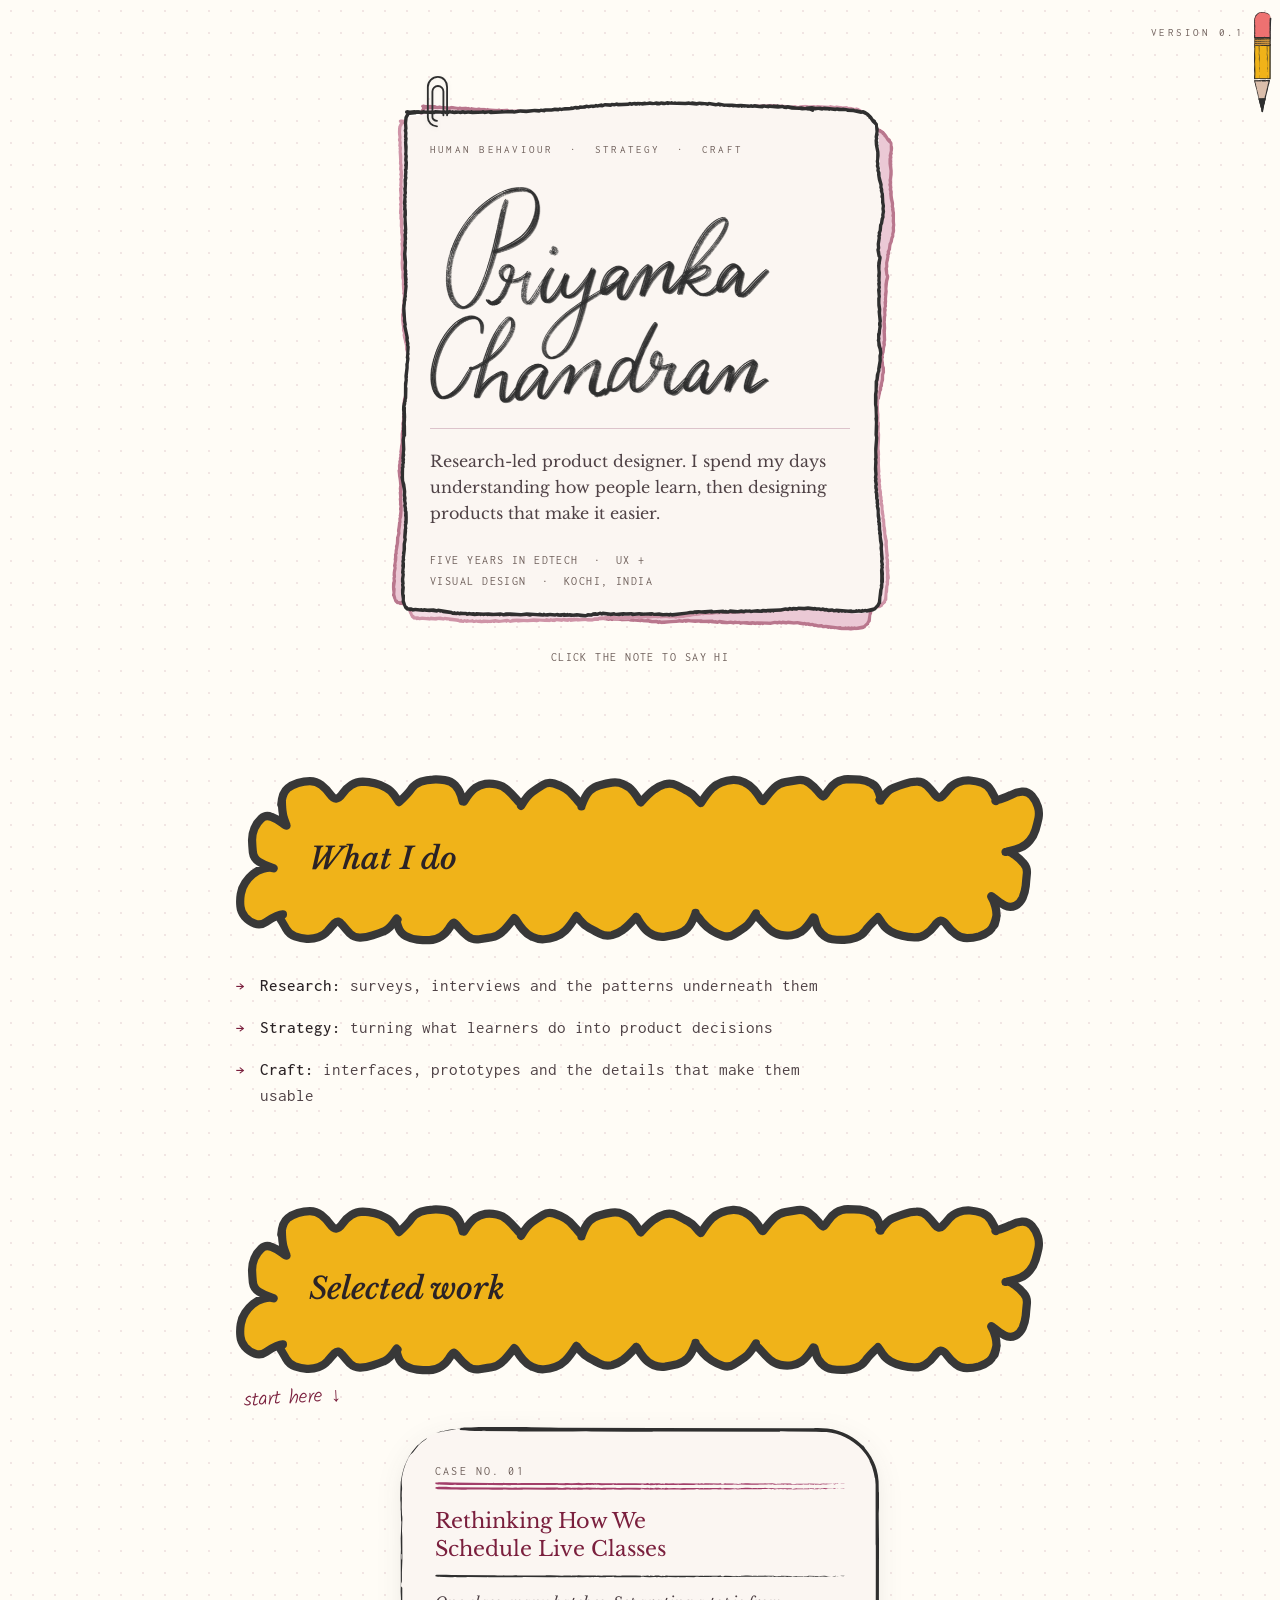
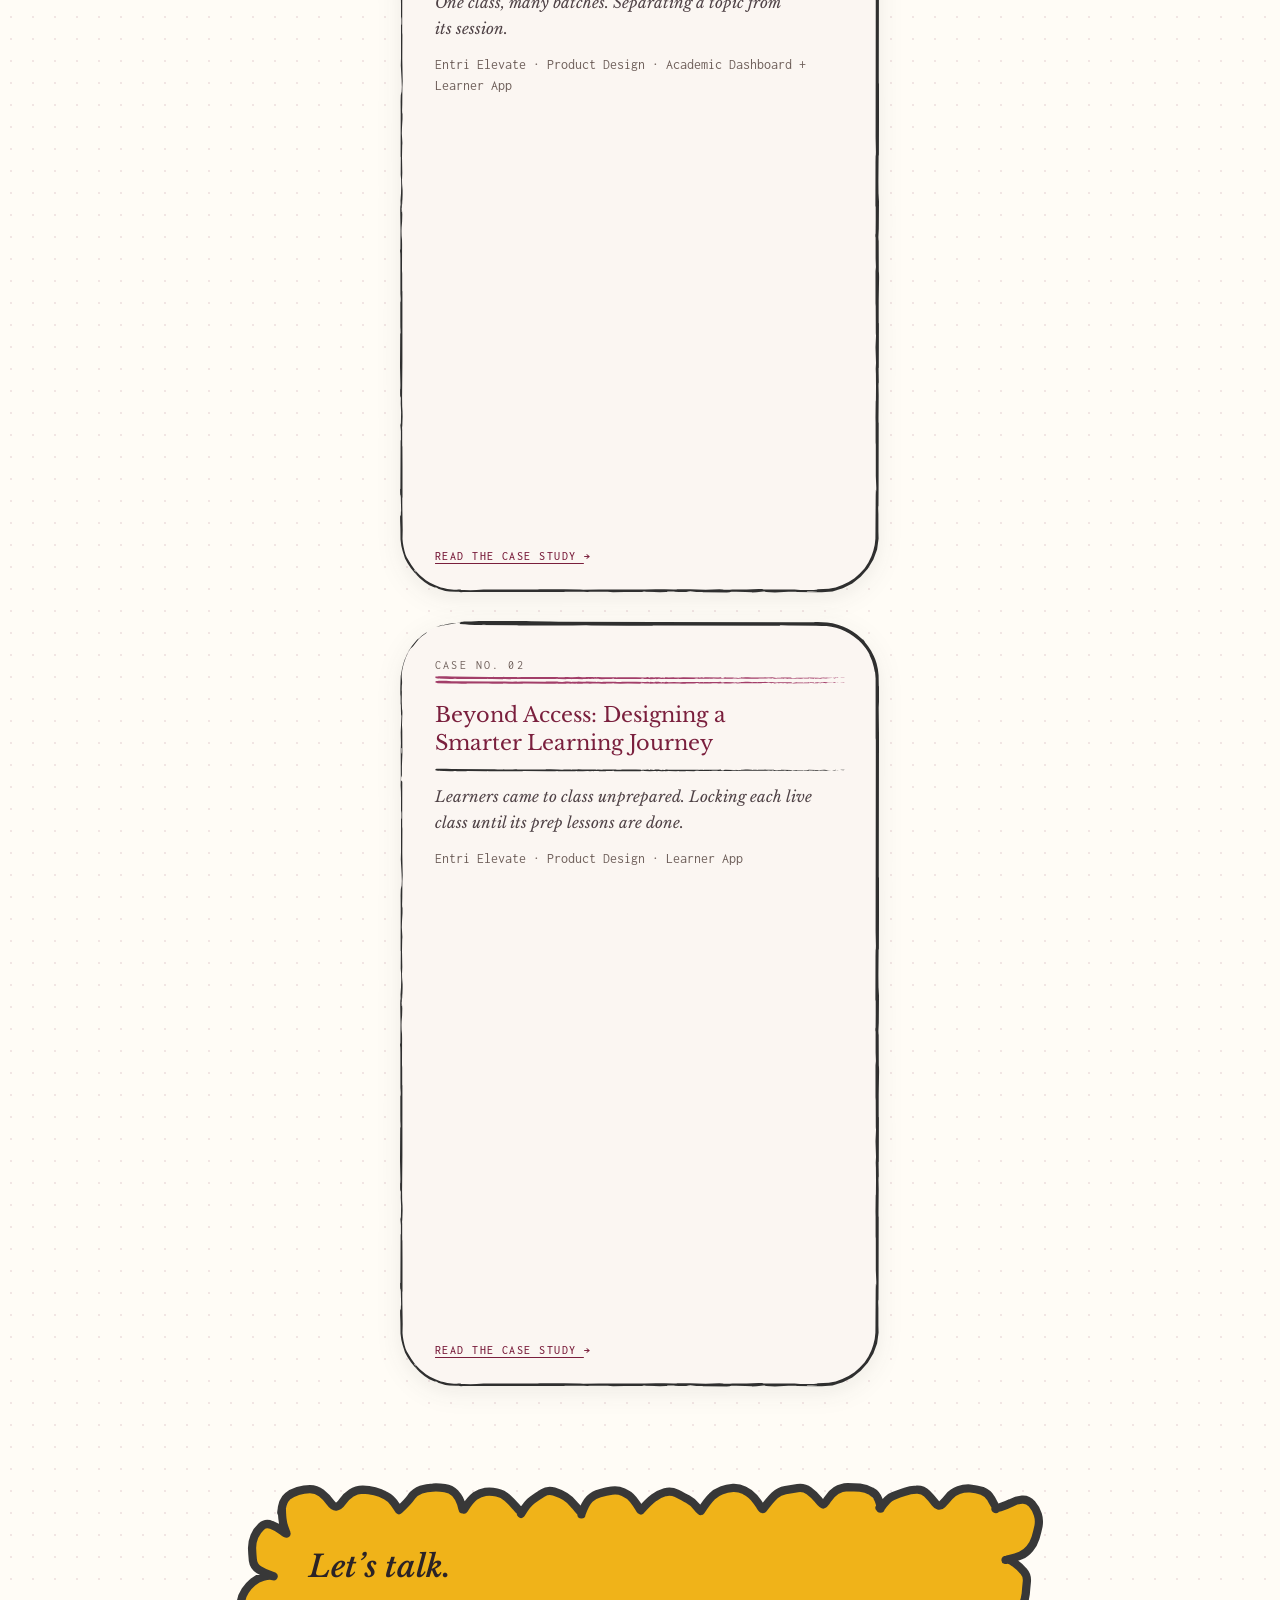
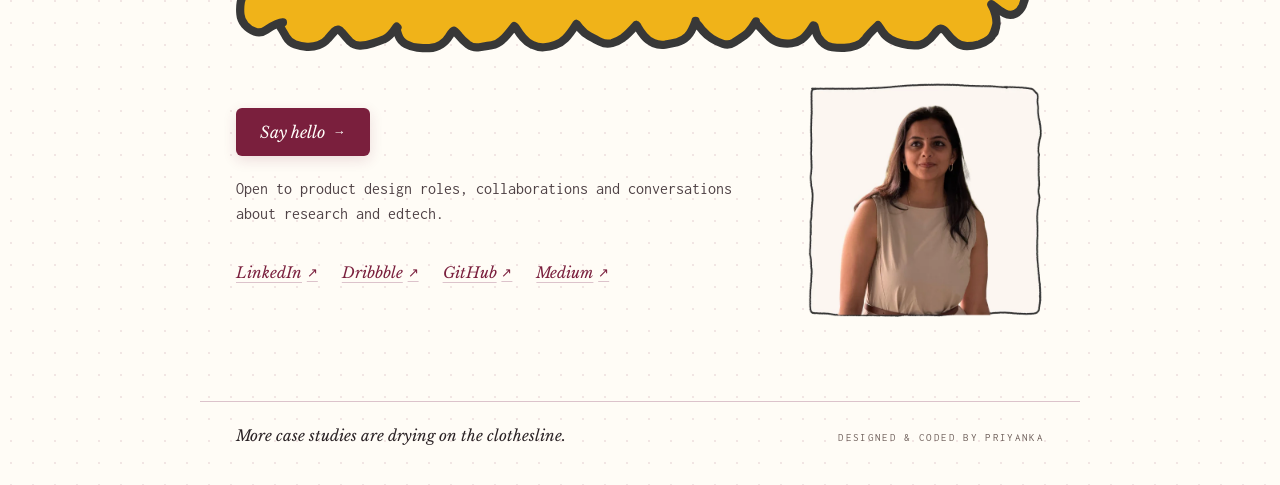
==== commit b088122e: "Paper clip sits 8px lower on the note Co-Authored-By: Claude Opus 5.5 <noreply@anthropic.com>" ====
--- a/index.html
+++ b/index.html
@@ -236,7 +236,7 @@
     .clip-wrap {
       position: absolute;
       z-index: 3;
-      top: -28px;
+      top: -20px;
       left: 2.25rem;
       transform-origin: top center;
       animation: swayIn 0.7s cubic-bezier(0.36, 0.07, 0.19, 0.97) 1.1s both;
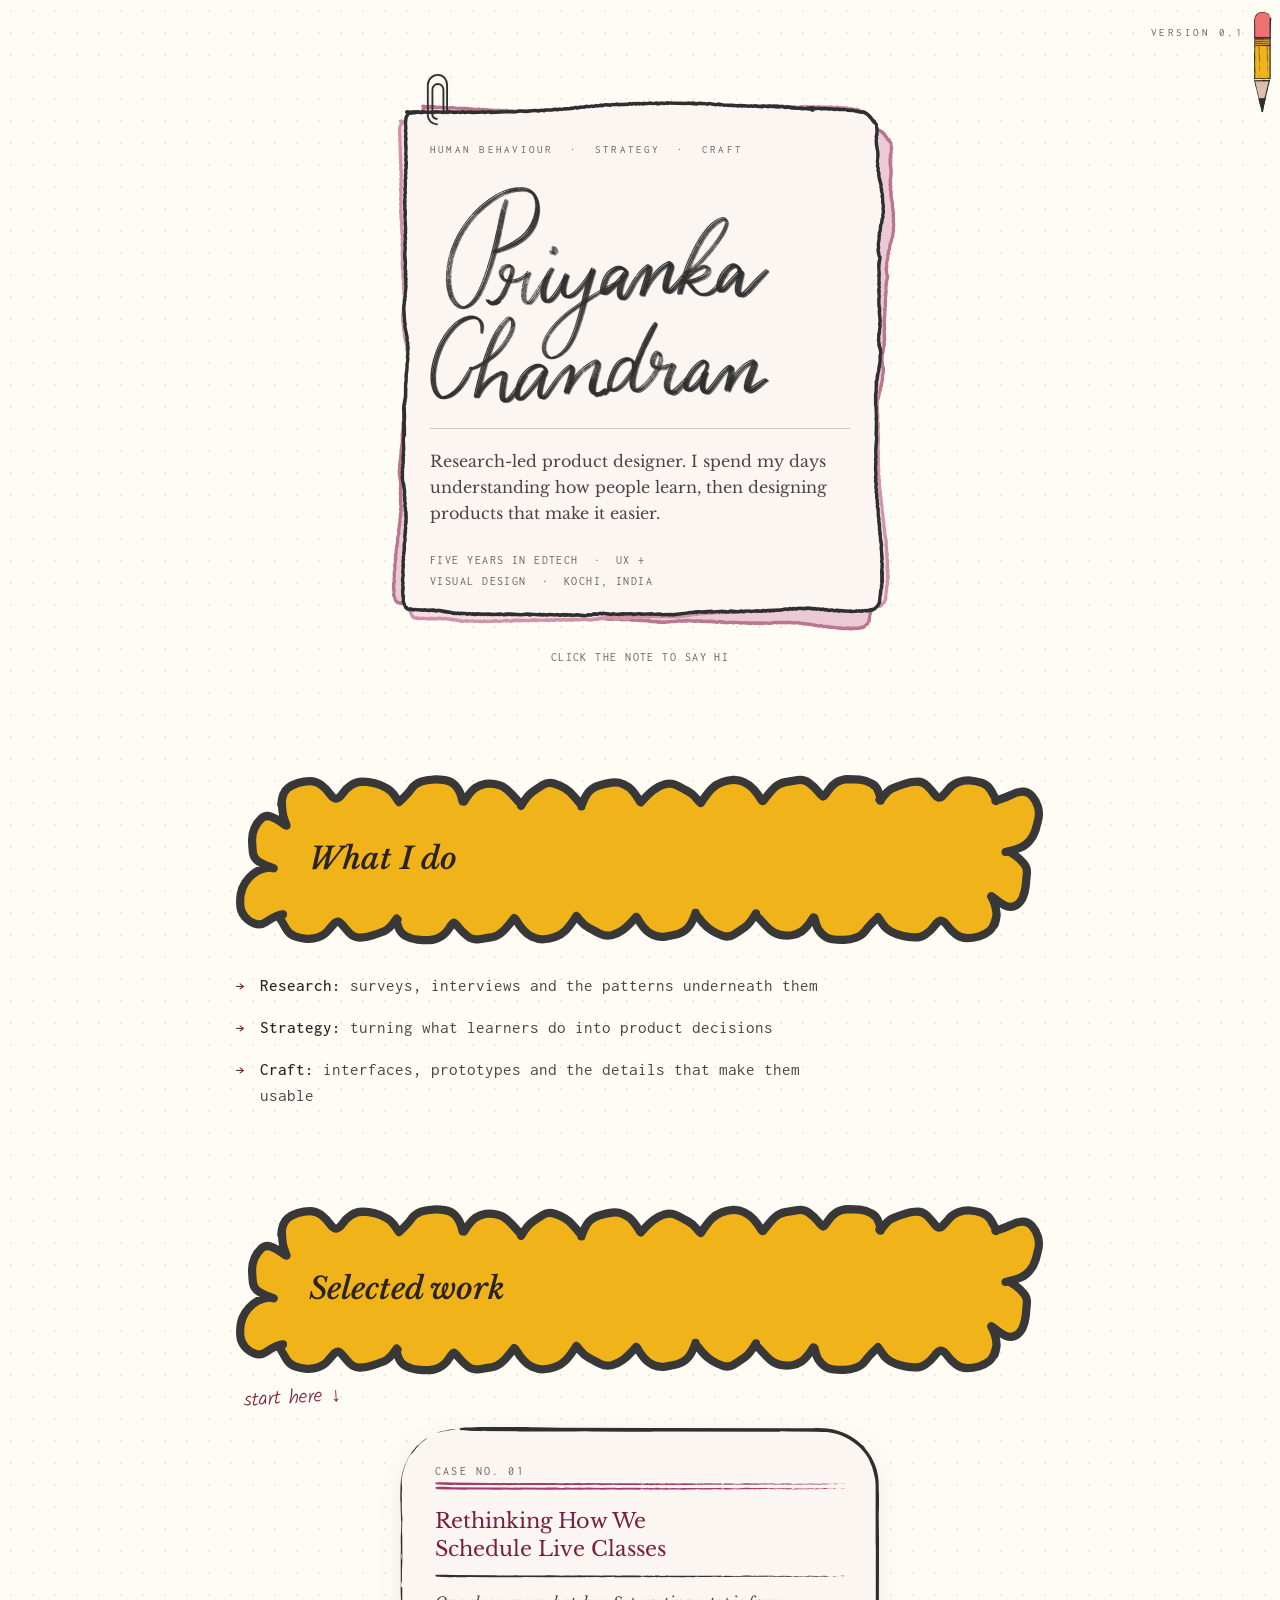
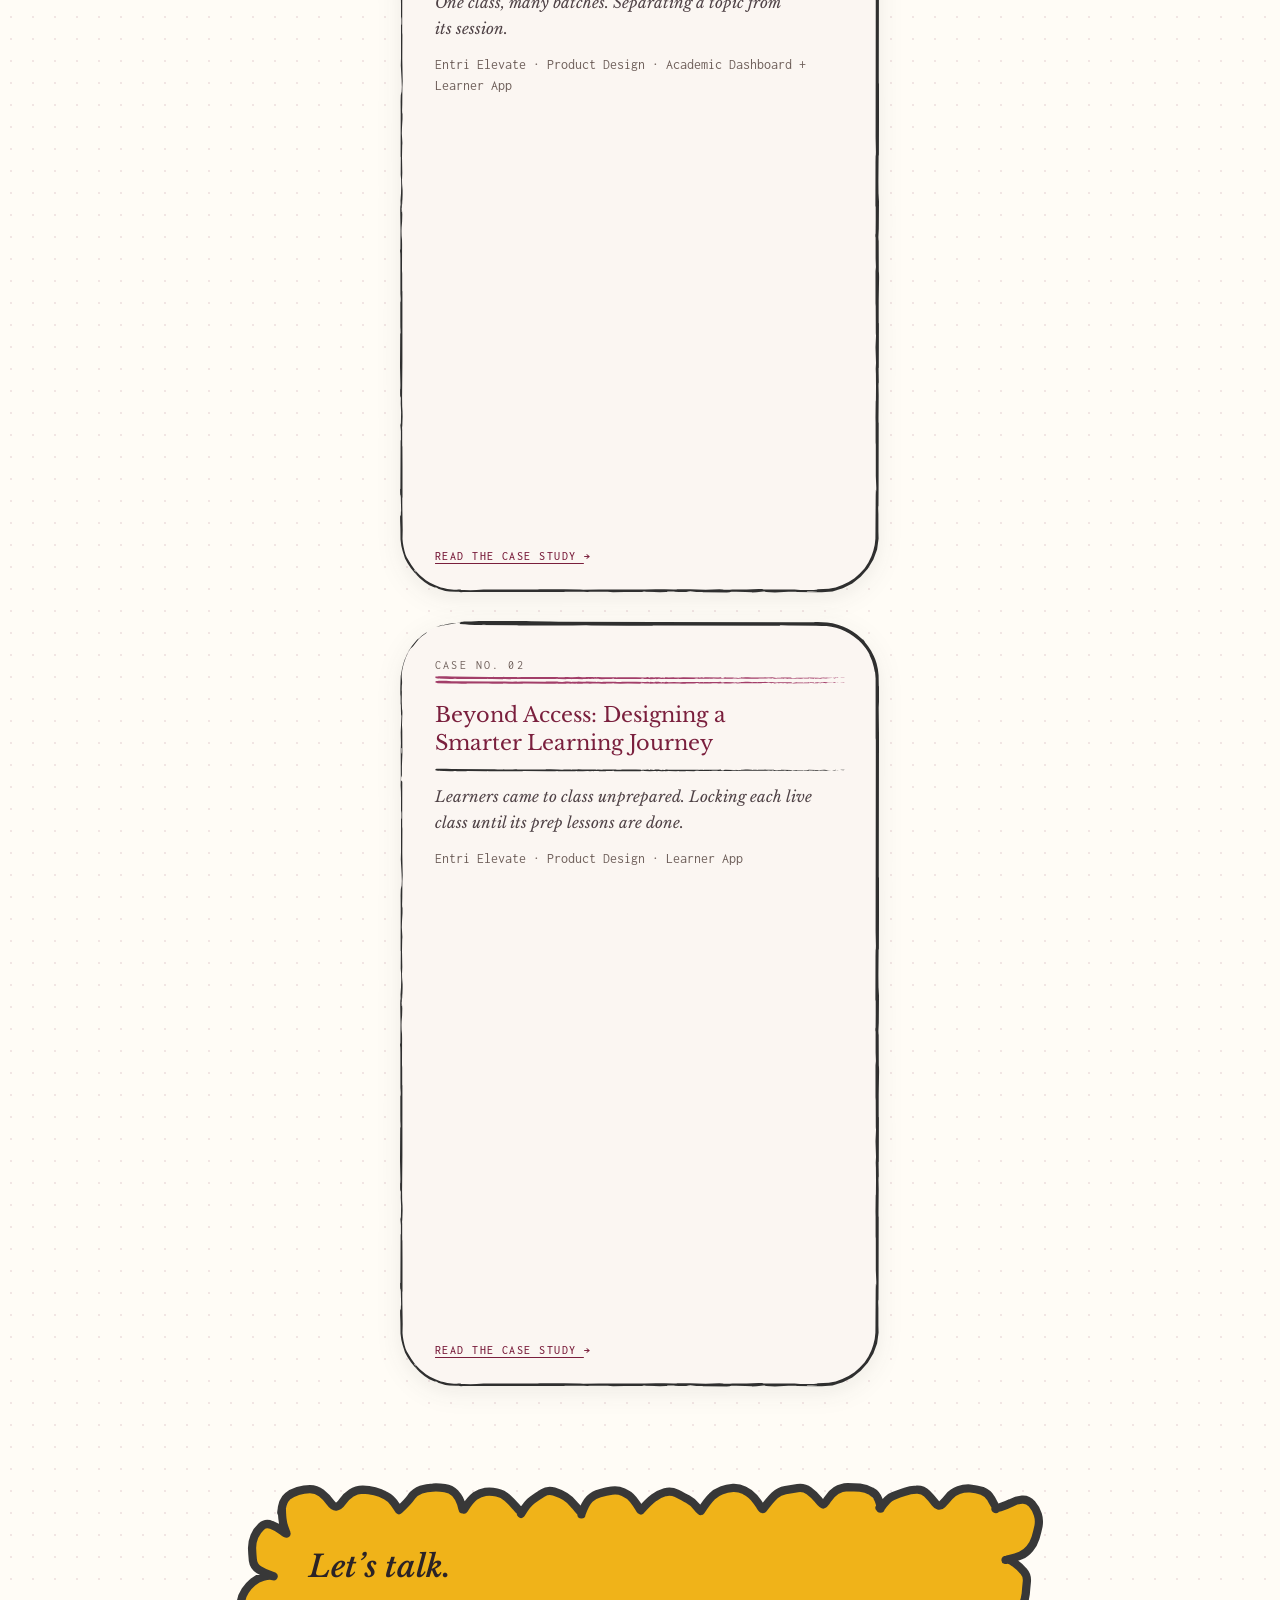
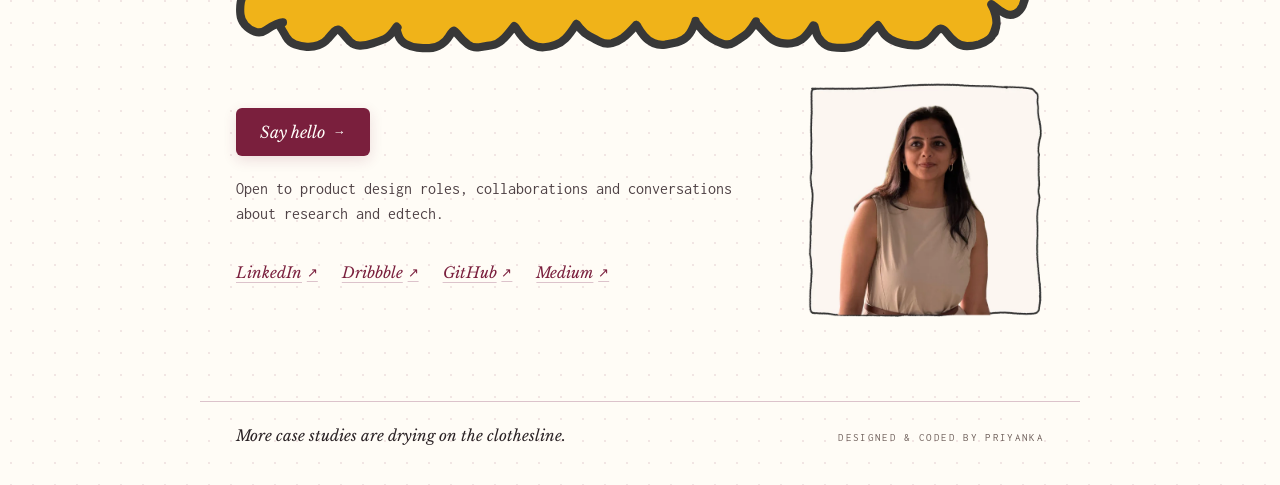
==== commit 12ac2b47: "Paper clip: 6px lower than original so it clears the eyebrow text on phones Co-Authored-By: Claude O" ====
--- a/index.html
+++ b/index.html
@@ -236,7 +236,7 @@
     .clip-wrap {
       position: absolute;
       z-index: 3;
-      top: -20px;
+      top: -22px;
       left: 2.25rem;
       transform-origin: top center;
       animation: swayIn 0.7s cubic-bezier(0.36, 0.07, 0.19, 0.97) 1.1s both;
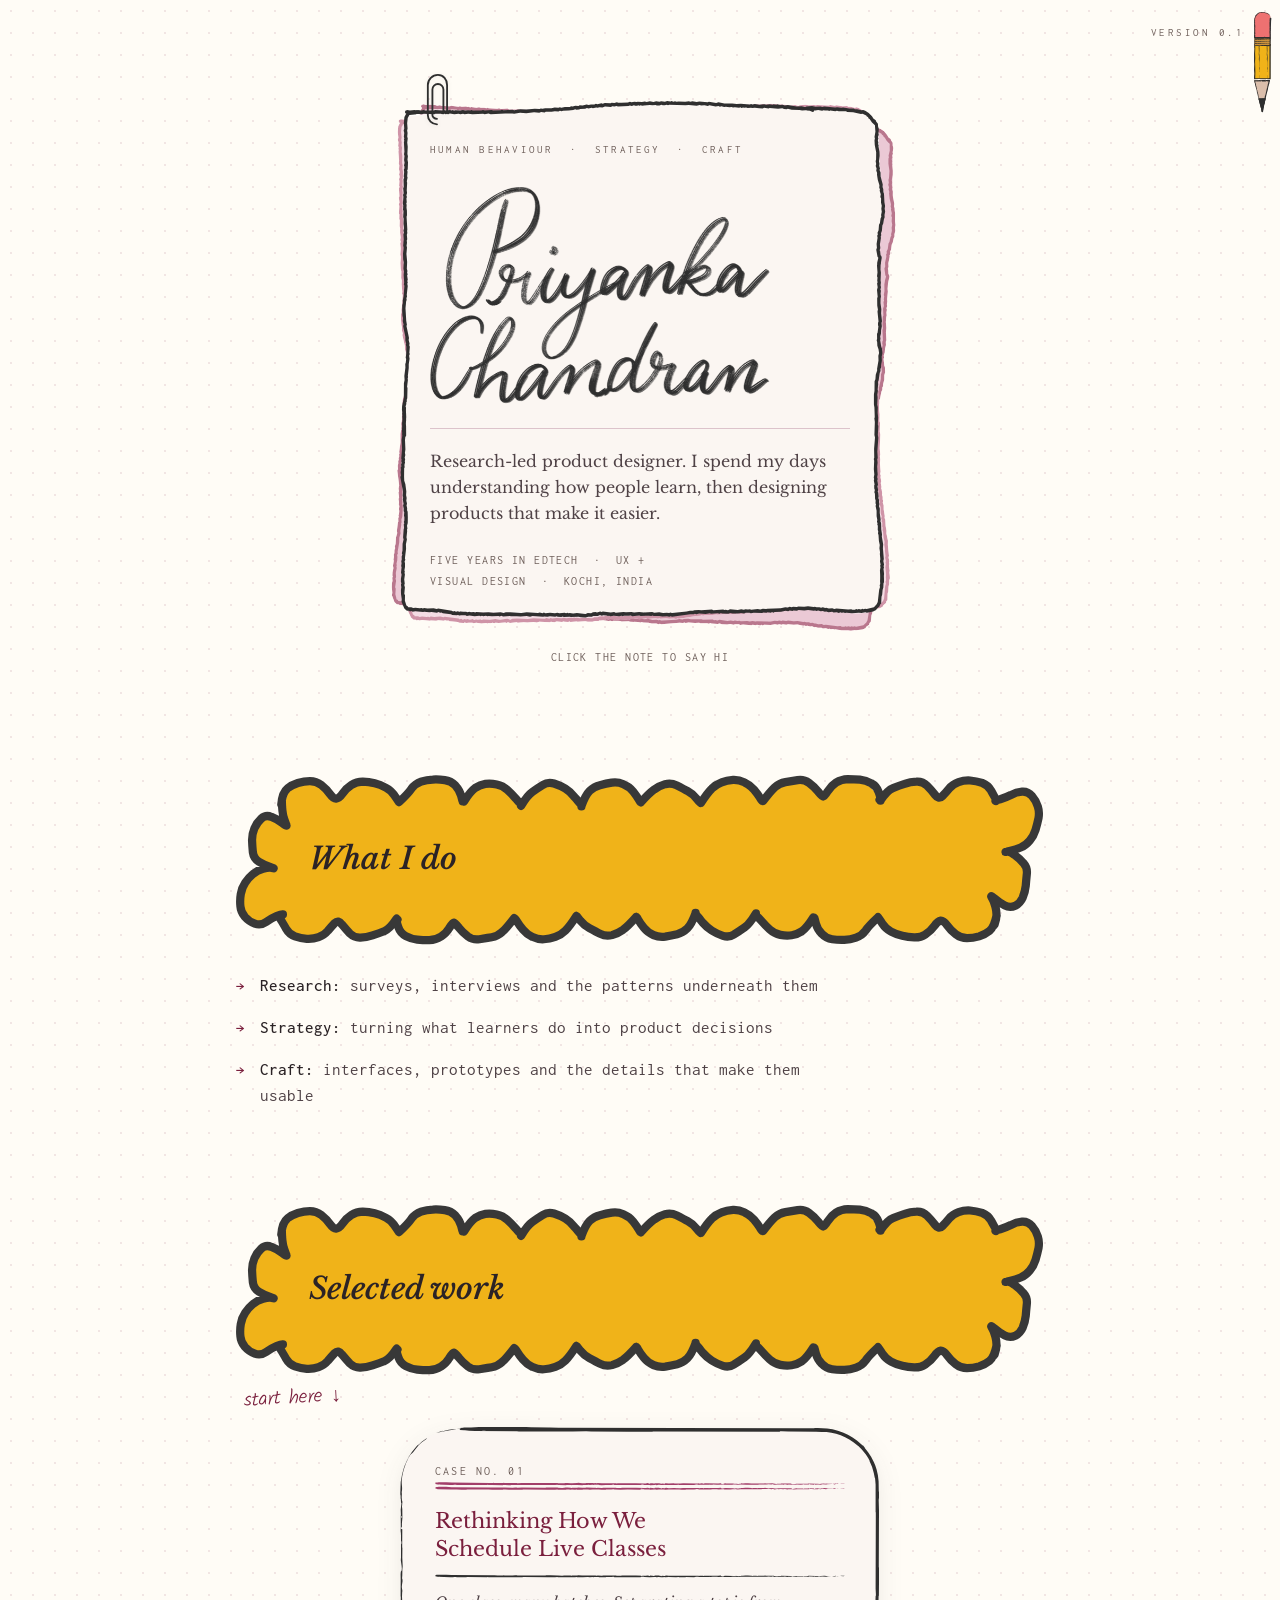
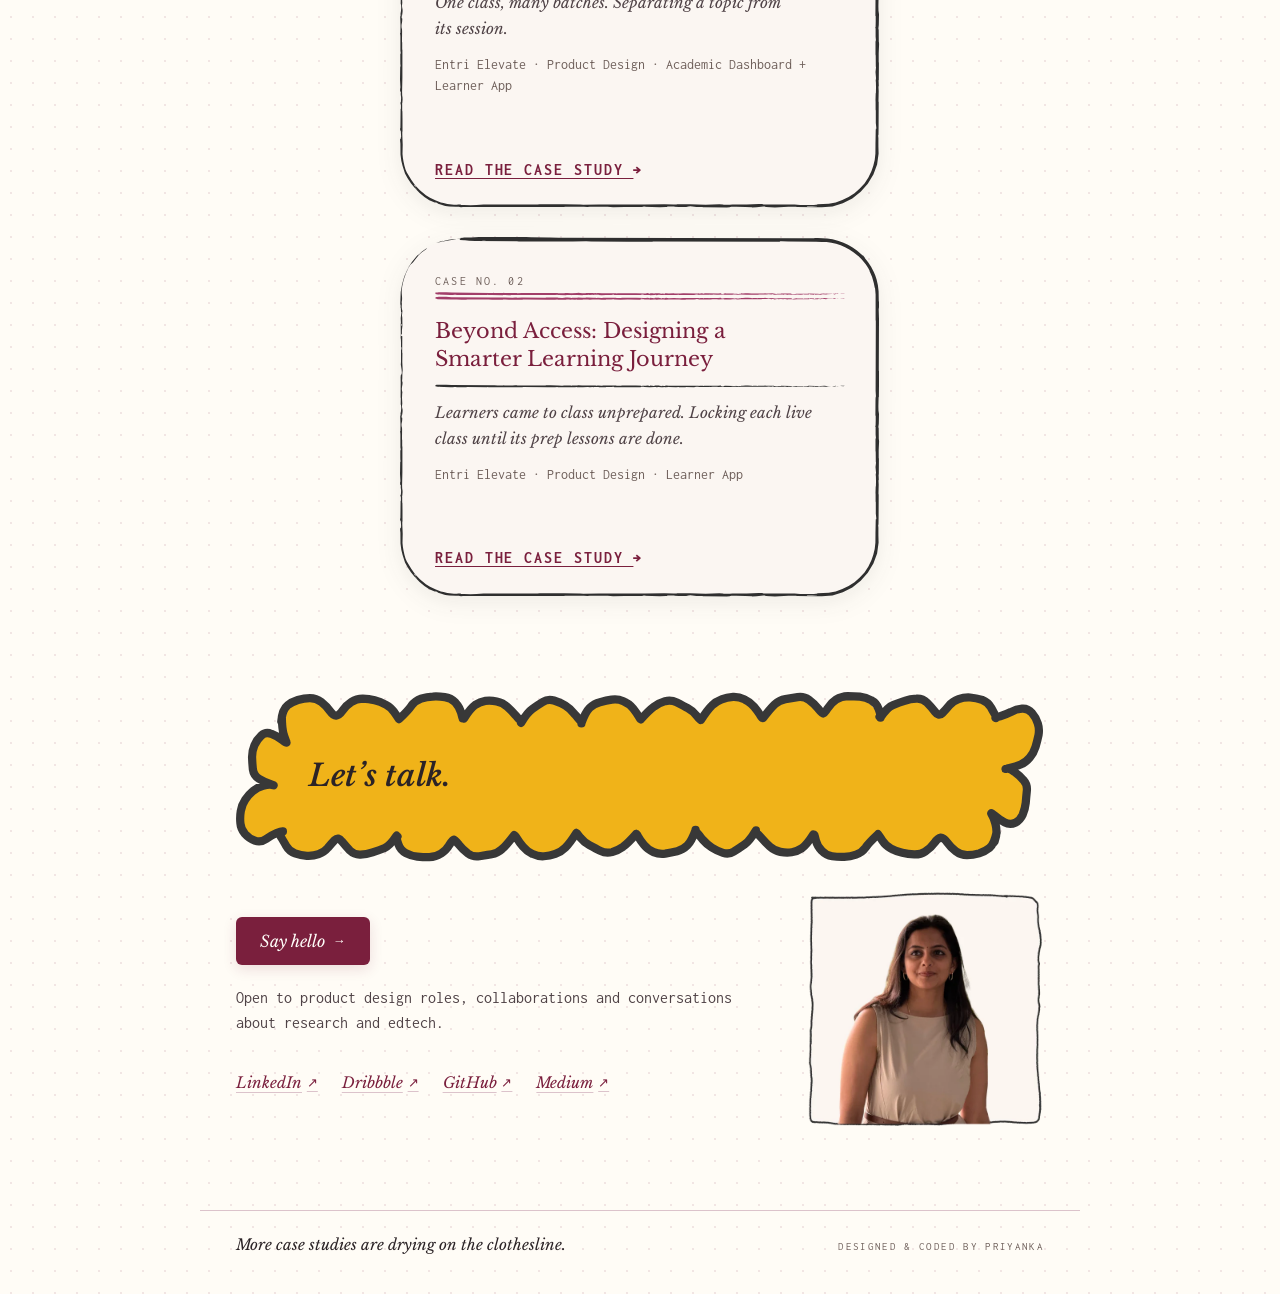
==== commit ab169cdc: "Library cards hug their content; 64px above a bigger, bold CTA Co-Authored-By: Claude Opus 5.5 <nore" ====
--- a/index.html
+++ b/index.html
@@ -15,7 +15,7 @@
   <link rel="apple-touch-icon" href="apple-touch-icon.png" />
   <link rel="preconnect" href="https://fonts.googleapis.com" />
   <link rel="preconnect" href="https://fonts.gstatic.com" crossorigin />
-  <link href="https://fonts.googleapis.com/css2?family=Libre+Baskerville:ital,wght@0,400;0,700;1,400;1,600&family=Inconsolata:wght@400;500&display=swap" rel="stylesheet" />
+  <link href="https://fonts.googleapis.com/css2?family=Libre+Baskerville:ital,wght@0,400;0,700;1,400;1,600&family=Inconsolata:wght@400;500;700&display=swap" rel="stylesheet" />
   <style>
     *, *::before, *::after { margin: 0; padding: 0; box-sizing: border-box; }
 
--- a/assets/library-cards.css
+++ b/assets/library-cards.css
@@ -5,21 +5,20 @@
   display: flex;
   flex-wrap: wrap;
   justify-content: center;
+  align-items: flex-start;
   gap: 1.75rem;
 }
 
-/* keep the card artwork's portrait proportions (403 × 643) */
+/* card height comes from its content */
 .shelf-item {
   width: 100%;
   max-width: 480px;
-  aspect-ratio: 403 / 643;
   container-type: inline-size;
 }
 
 .lib-card {
   display: flex;
   flex-direction: column;
-  height: 100%;
   min-height: 44px;
   position: relative;
   color: var(--ink);
@@ -40,6 +39,7 @@
 }
 
 a.lib-card:focus-visible { transform: translateY(-4px); }
+a.lib-card:focus-visible .lib-cta { outline: 2px solid var(--focus); outline-offset: 4px; border-radius: 2px; }
 
 .lib-top {
   display: flex;
@@ -79,7 +79,6 @@
 }
 
 .lib-tags {
-  margin-bottom: 1.25rem;
   font-size: 0.85rem;
   line-height: 1.6;
   color: var(--ink-faded);
@@ -87,13 +86,13 @@
 
 .lib-cta {
   align-self: flex-start;
-  margin-top: auto;
+  margin-top: 64px;
   padding-bottom: 1rem;
-  font-size: 0.75rem;
+  font-size: 1rem;
   letter-spacing: 0.12em;
   text-transform: uppercase;
   color: var(--accent);
-  font-weight: 500;
+  font-weight: 700;
   text-decoration: underline;
   text-underline-offset: 3px;
 }
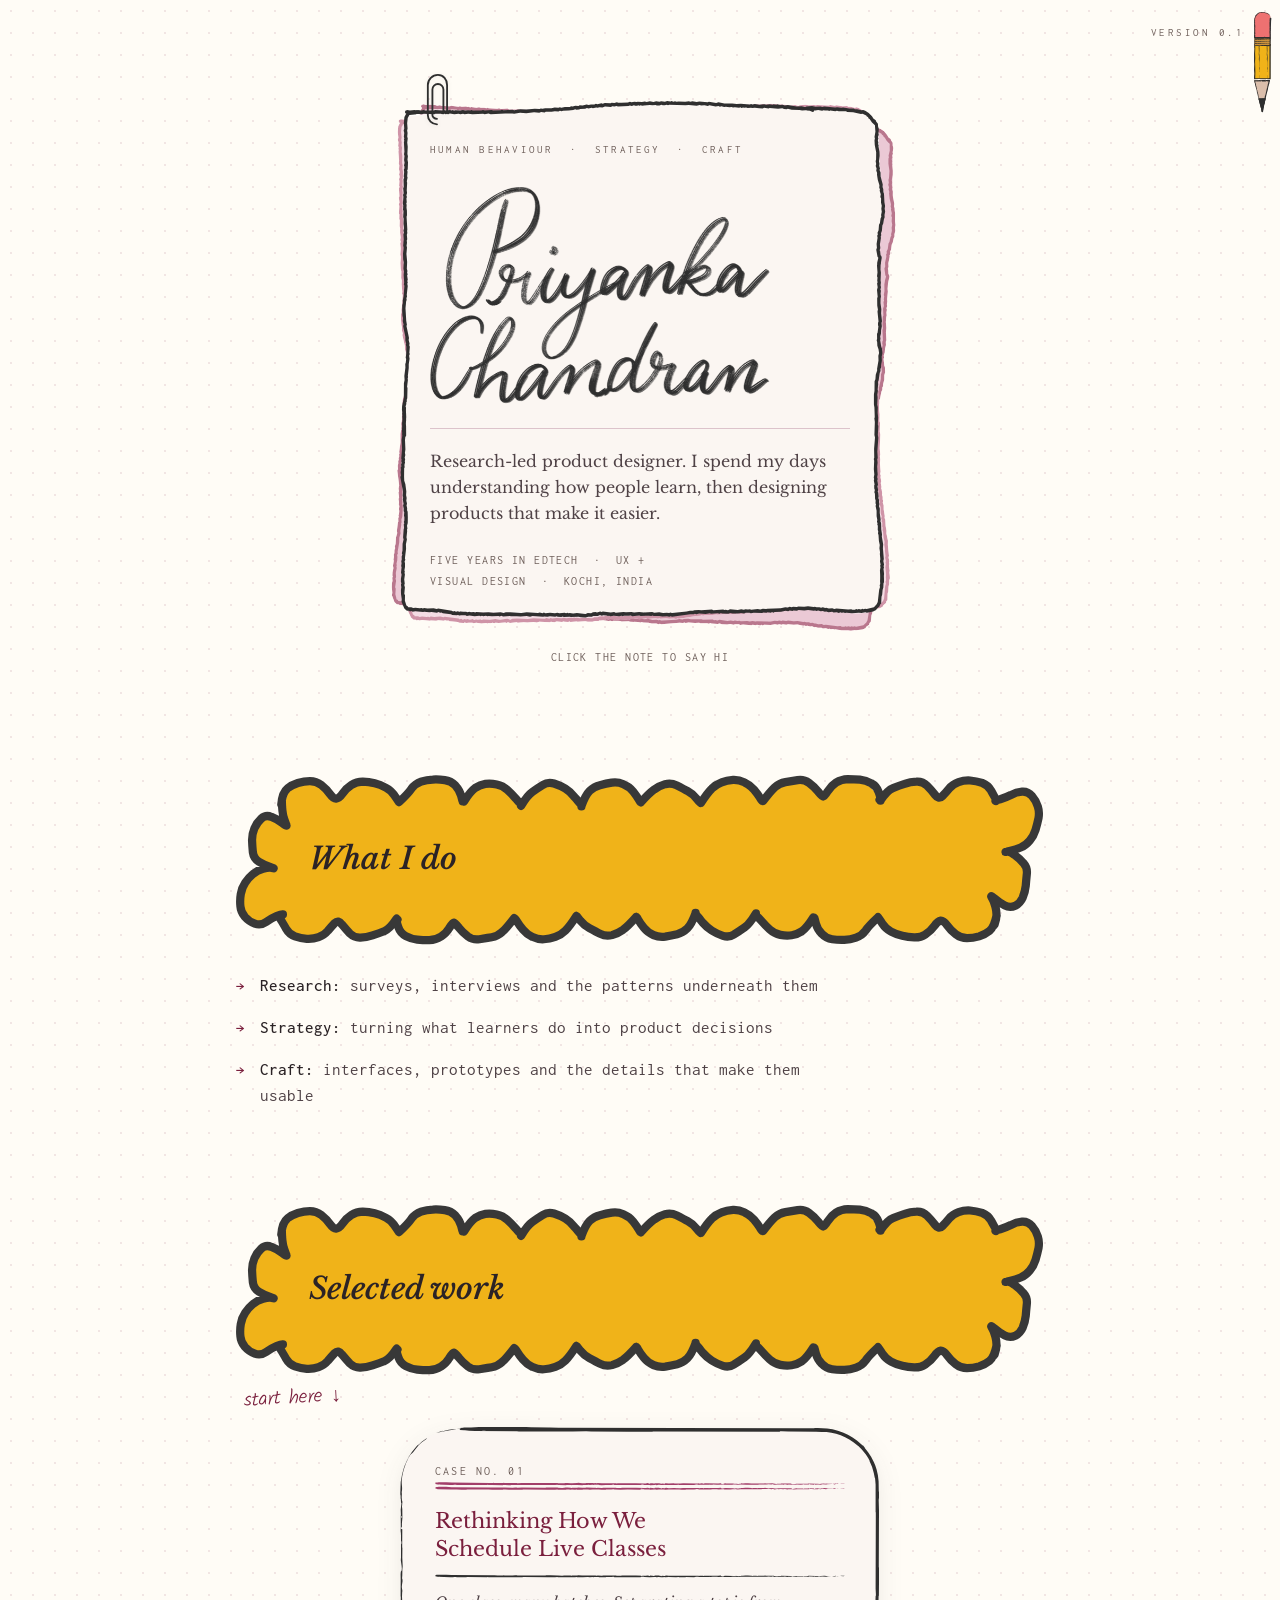
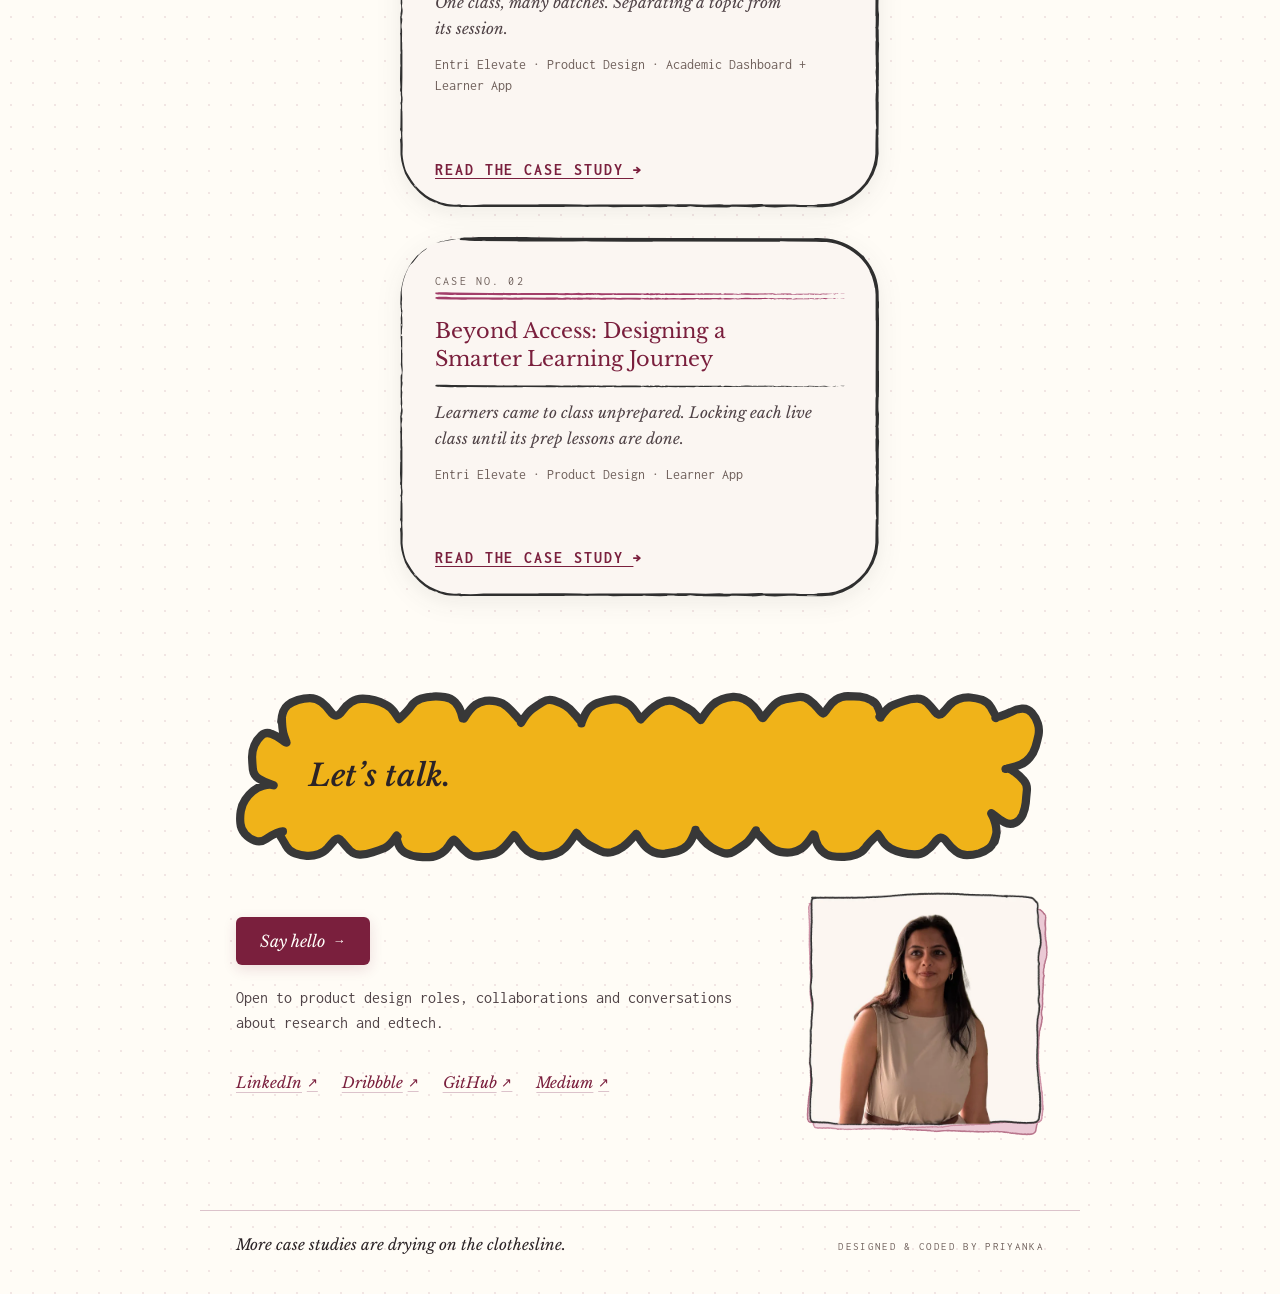
==== commit efac1ef3: "Portrait sits on the same pink sticky-note stack as the name note Co-Authored-By: Claude Opus 5.5 <n" ====
--- a/index.html
+++ b/index.html
@@ -148,8 +148,10 @@
       transform: rotate(-1.5deg) translateY(3px);
     }
 
-    .stack:hover .paper-back-2 { transform: rotate(5deg) translateY(10px) translateX(5px); }
-    .stack:hover .paper-back-1 { transform: rotate(-2.5deg) translateY(5px); }
+    .stack:hover .paper-back-2,
+    .talk-photo:hover .paper-back-2 { transform: rotate(5deg) translateY(10px) translateX(5px); }
+    .stack:hover .paper-back-1,
+    .talk-photo:hover .paper-back-1 { transform: rotate(-2.5deg) translateY(5px); }
 
     /* ── Flip: the note turns over to show "hi" ── */
     .stack { perspective: 1200px; cursor: pointer; }
@@ -417,11 +419,18 @@
       max-width: 34rem;
     }
 
-    /* hand-framed portrait: sits straight with no shadow, like the name note */
+    /* hand-framed portrait: sits straight on the same pink note stack as the name note */
     .talk { display: grid; gap: 1.75rem; }
 
     .talk-photo {
+      position: relative;
       width: min(240px, 70%);
+    }
+
+    .talk-photo img {
+      position: relative;
+      display: block;
+      width: 100%;
       height: auto;
     }
 
@@ -688,7 +697,11 @@
     <section class="section" aria-labelledby="talk-heading">
       <h2 class="cloud" id="talk-heading">Let’s talk.</h2>
       <div class="talk">
-        <img class="talk-photo" src="assets/portrait.webp" width="600" height="600" alt="Priyanka, smiling, in a sleeveless beige top" loading="lazy" decoding="async" />
+        <div class="talk-photo">
+          <div class="paper-back paper-back-2" aria-hidden="true"></div>
+          <div class="paper-back paper-back-1" aria-hidden="true"></div>
+          <img src="assets/portrait.webp" width="600" height="600" alt="Priyanka, smiling, in a sleeveless beige top" loading="lazy" decoding="async" />
+        </div>
         <div>
           <a class="btn" href="mailto:priyankattru@gmail.com?subject=Hello%20from%20pepperandpixels.com">Say hello <span class="arrow" aria-hidden="true">→</span></a>
           <p class="talk-note">Open to product design roles, collaborations and conversations about research and edtech.</p>
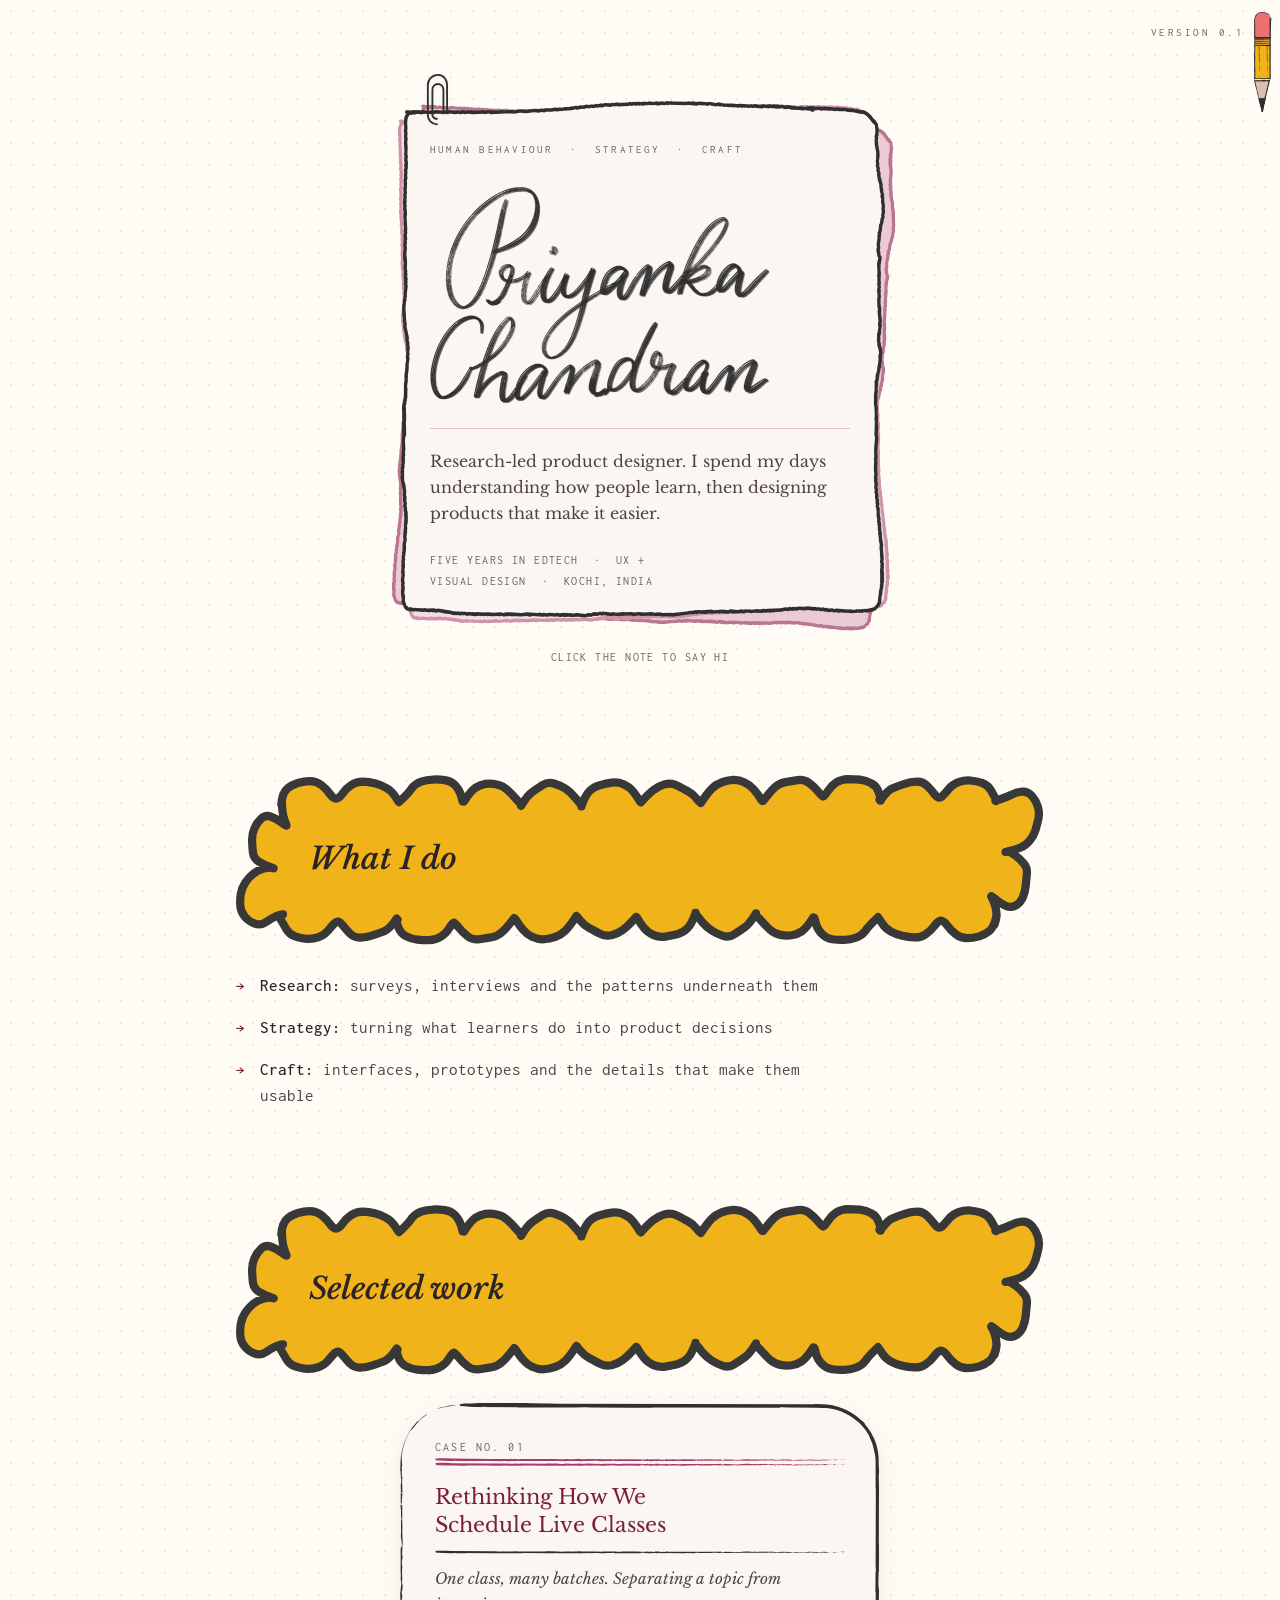
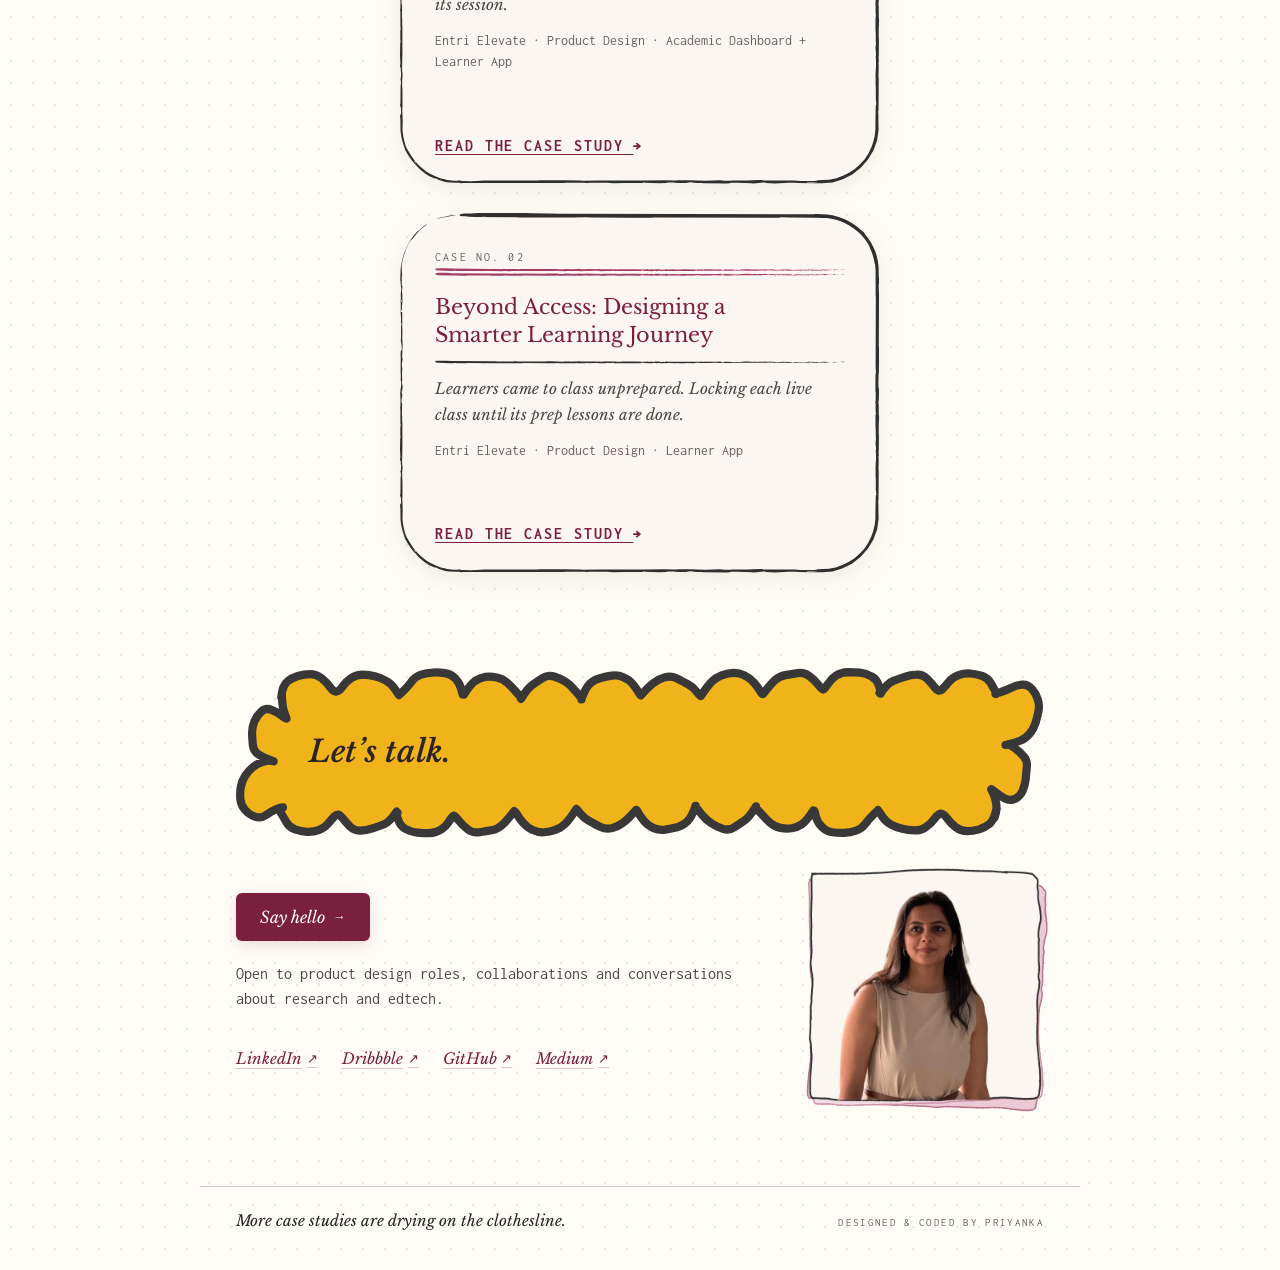
==== commit 76a22831: "Remove the "start here" hand note above the case studies Co-Authored-By: Claude Opus 5.5 <noreply@an" ====
--- a/index.html
+++ b/index.html
@@ -360,16 +360,6 @@
 
     .cloud.will-pop.is-in { opacity: 1; transform: none; }
 
-    .hand-note {
-      font-family: var(--font-hand);
-      font-size: 1.25rem;
-      line-height: 1;
-      color: var(--accent);
-      margin: -0.75rem 0 1rem 0.5rem;
-      transform: rotate(-3deg);
-      transform-origin: left center;
-    }
-
     .do-list { list-style: none; display: grid; gap: 1rem; max-width: 600px; }
 
     .do-list li {
@@ -666,7 +656,6 @@
 
     <section class="section" aria-labelledby="work-heading">
       <h2 class="cloud" id="work-heading">Selected work</h2>
-      <p class="hand-note" aria-hidden="true">start here ↓</p>
       <ul class="shelf">
         <li class="shelf-item" data-tilt>
           <a class="lib-card" href="/live-classes/">
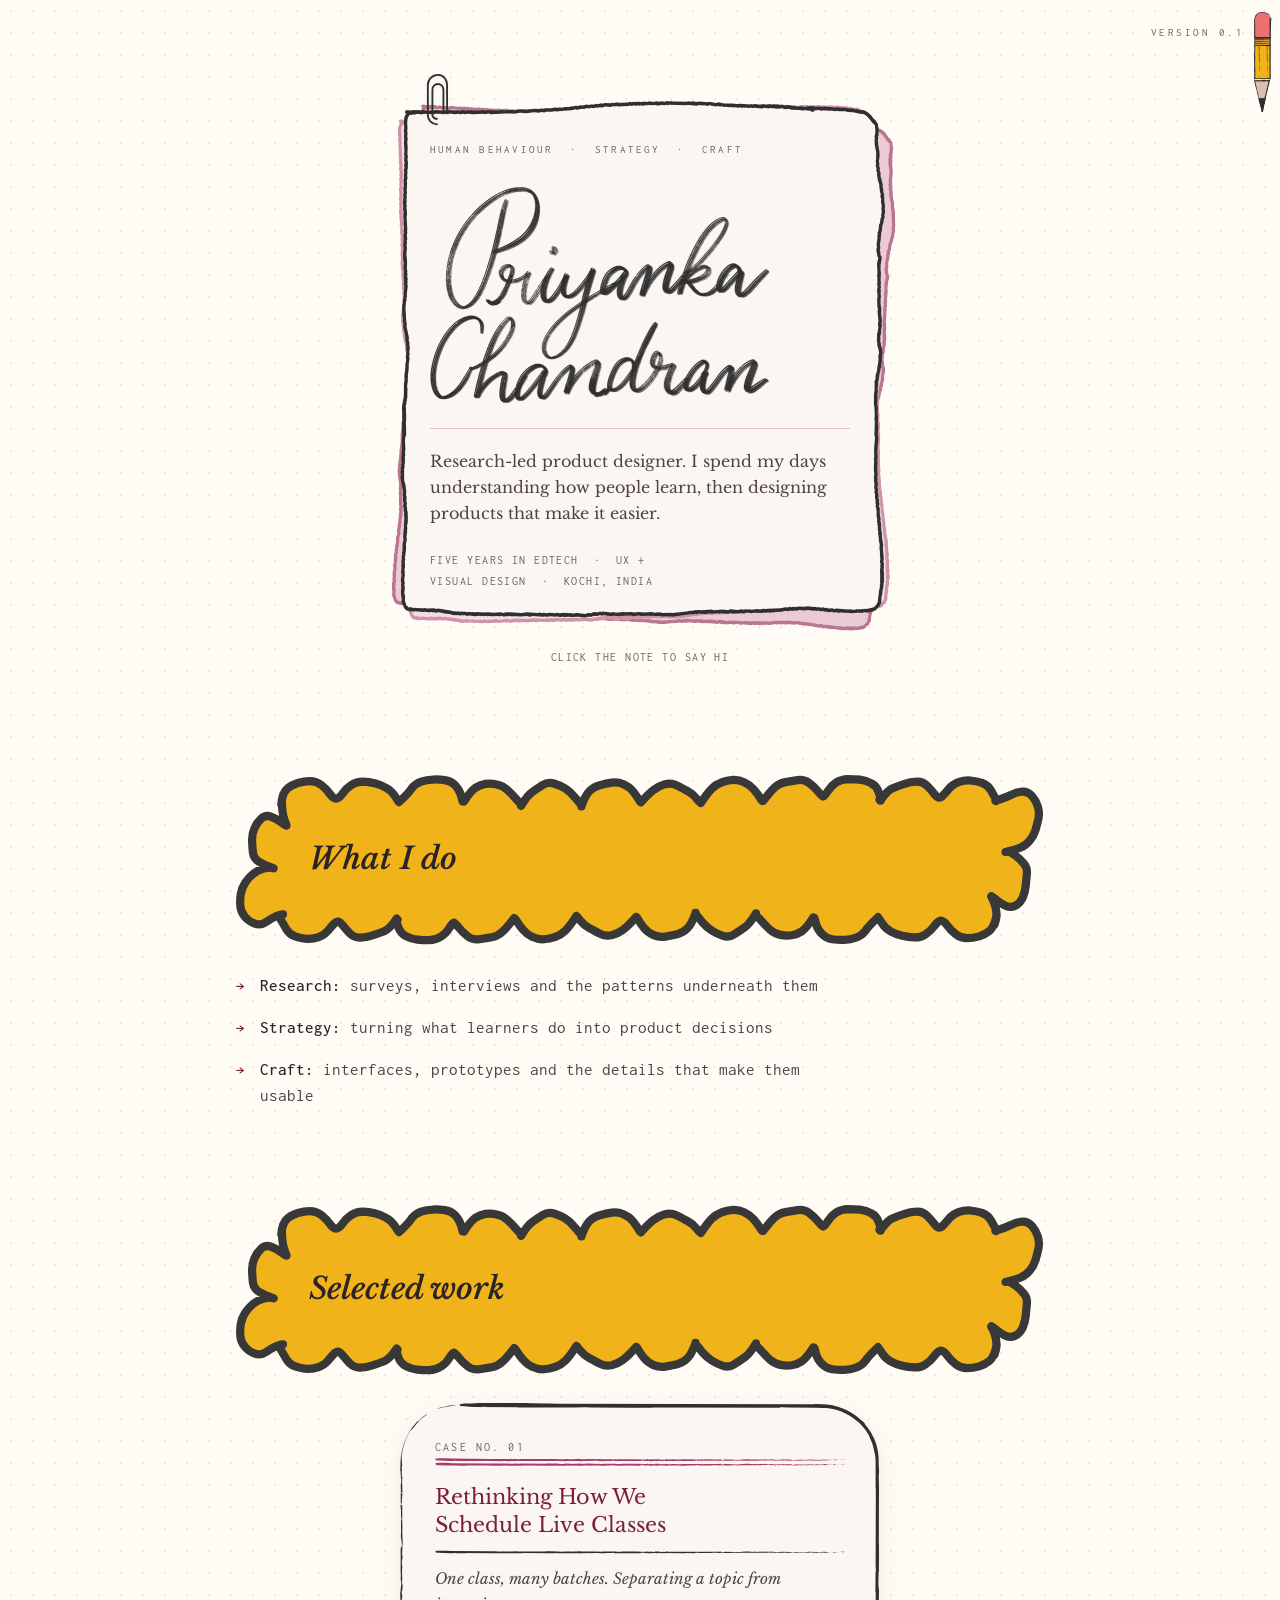
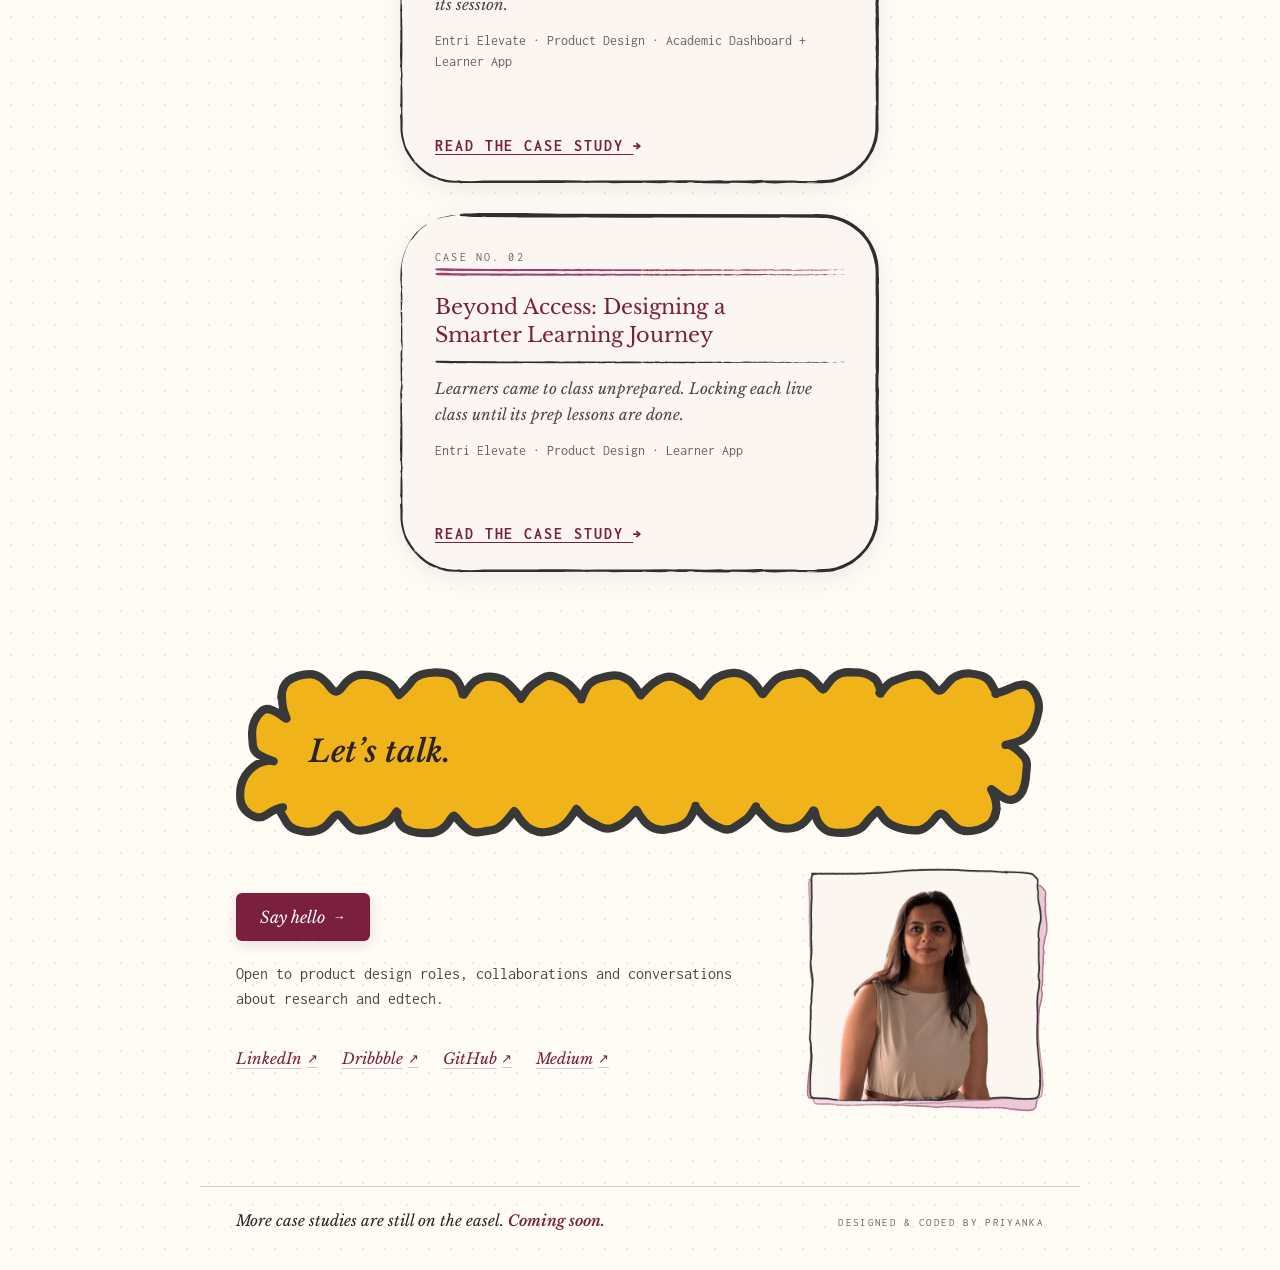
==== commit b4466a90: "Footer: "still on the easel. Coming soon." replaces the clothesline line Co-Authored-By: Claude Opus" ====
--- a/index.html
+++ b/index.html
@@ -479,6 +479,13 @@
       font-size: 0.95rem;
     }
 
+    /* same italic semibold as the cloud headings, in burgundy; wraps as one phrase */
+    .footer-soon {
+      font-weight: 600;
+      color: var(--accent);
+      white-space: nowrap;
+    }
+
     .footer-sub {
       font-size: 0.7rem;
       letter-spacing: 0.12em;
@@ -706,7 +713,7 @@
   </main>
 
   <footer class="footer">
-    <p class="footer-text">More case studies are drying on the clothesline.</p>
+    <p class="footer-text">More case studies are still on the easel. <span class="footer-soon">Coming soon.</span></p>
     <p class="footer-sub">Designed &amp; coded by Priyanka</p>
   </footer>
 
